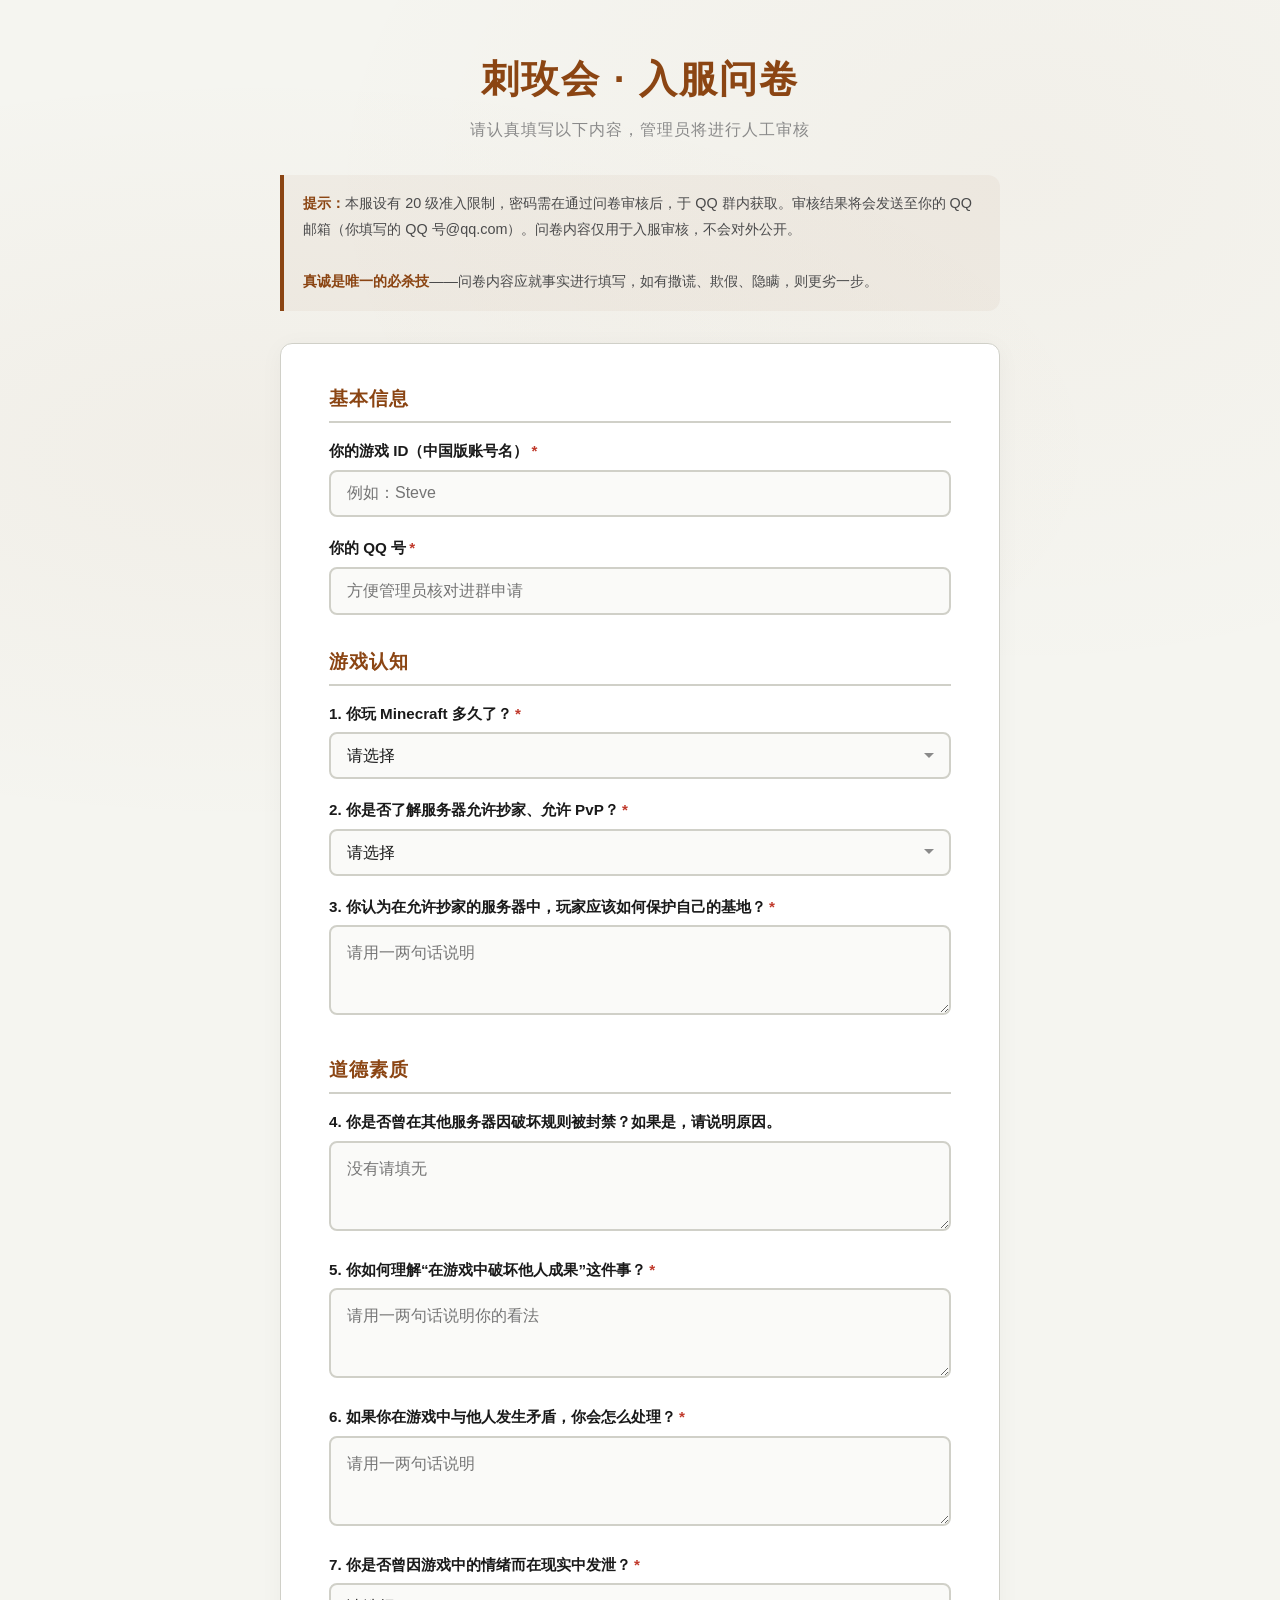
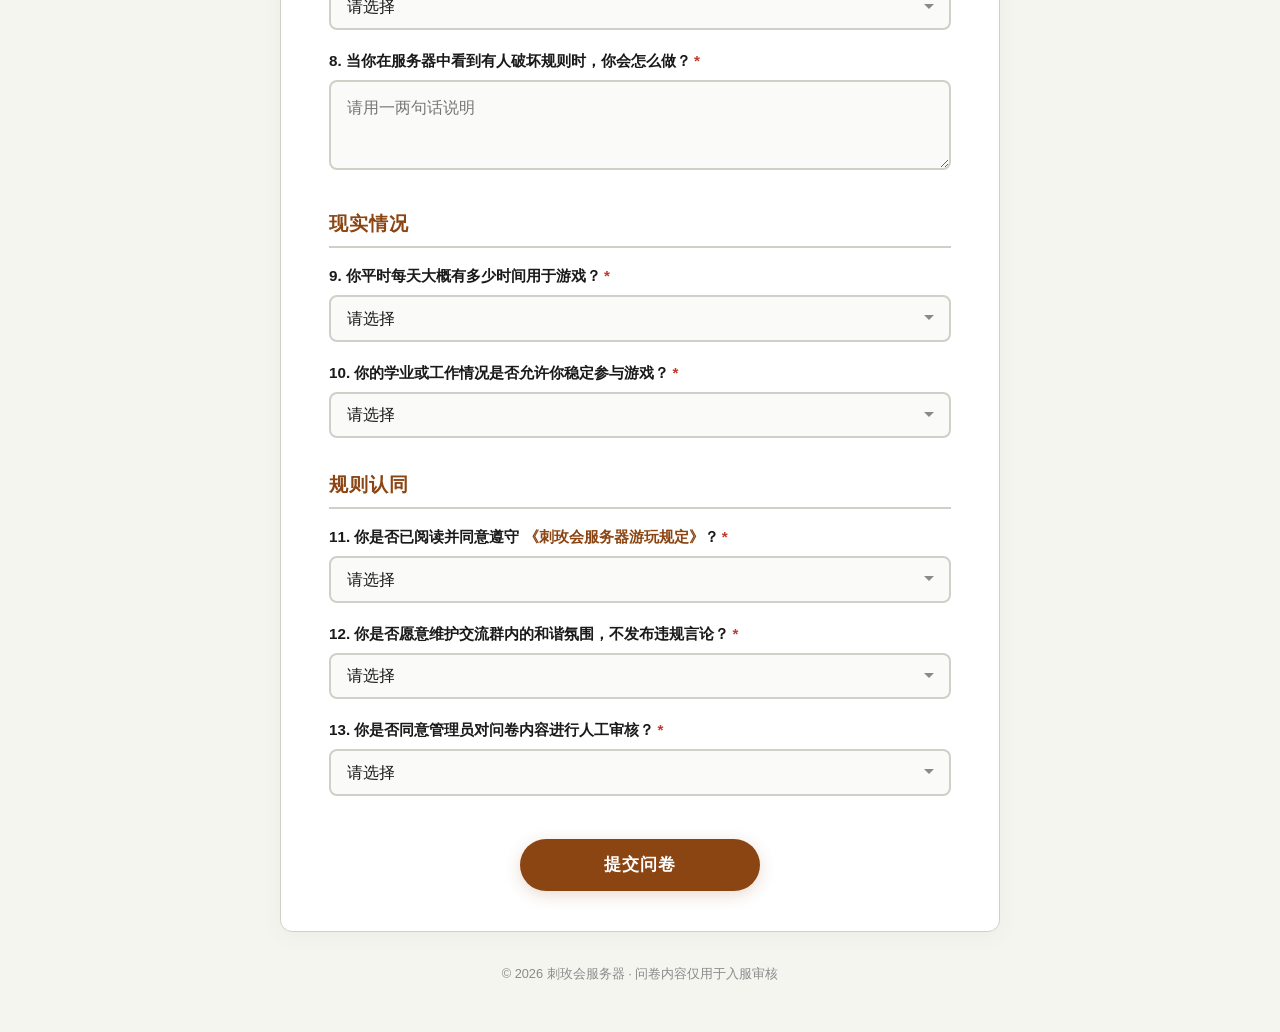
==== index.html @ 42be7391 "Update index.html" ====
<!DOCTYPE html>
<html lang="zh-CN">
<head>
    <meta charset="UTF-8">
    <meta name="viewport" content="width=device-width, initial-scale=1.0">
    <title>刺玫会 · 入服问卷</title>
    <link rel="icon" type="image/png" href="favicon.png" />
    <script src="https://web3forms.com/client/script.js" async defer></script>
    <style>
        /* ============================================================
           全局重置与变量
           ============================================================ */
        * {
            margin: 0;
            padding: 0;
            box-sizing: border-box;
        }

        :root {
            --bg-primary: #f5f5f0;
            --bg-card: #ffffff;
            --border-color: #d0d0c8;
            --text-primary: #1a1a1a;
            --text-secondary: #4a4a4a;
            --text-muted: #8a8a8a;
            --accent: #8B4513;
            --accent-hover: #A0522D;
            --accent-glow: rgba(139, 69, 19, 0.12);
            --radius: 12px;
            --transition: 0.3s cubic-bezier(0.34, 1.56, 0.64, 1);
        }

        body {
            font-family: -apple-system, BlinkMacSystemFont, "Segoe UI", Roboto, "PingFang SC", "Microsoft YaHei", sans-serif;
            background: var(--bg-primary);
            color: var(--text-primary);
            min-height: 100vh;
            padding: 2rem 1rem;
            line-height: 1.6;
            background-image: radial-gradient(ellipse at 20% 50%, rgba(139, 69, 19, 0.04) 0%, transparent 60%),
                              radial-gradient(ellipse at 80% 20%, rgba(139, 69, 19, 0.03) 0%, transparent 50%);
            background-attachment: fixed;
            -webkit-tap-highlight-color: transparent;
        }

        a {
            color: var(--accent);
            text-decoration: none;
            transition: color var(--transition);
        }

        a:hover {
            color: var(--accent-hover);
            text-decoration: underline;
        }

        /* ============================================================
           主容器
           ============================================================ */
        .container {
            max-width: 720px;
            margin: 0 auto;
        }

        /* ============================================================
           标题
           ============================================================ */
        .page-title {
            text-align: center;
            font-size: clamp(1.8rem, 4vw, 2.4rem);
            font-weight: 700;
            color: var(--accent);
            letter-spacing: 2px;
            margin-bottom: 0.5rem;
            animation: fadeInDown 0.6s ease forwards;
        }

        .page-subtitle {
            text-align: center;
            font-size: clamp(0.9rem, 1.5vw, 1rem);
            color: var(--text-muted);
            margin-bottom: 2rem;
            letter-spacing: 1px;
            animation: fadeInDown 0.8s ease forwards;
        }

        @keyframes fadeInDown {
            from {
                opacity: 0;
                transform: translateY(-20px);
            }
            to {
                opacity: 1;
                transform: translateY(0);
            }
        }

        /* ============================================================
           提示框
           ============================================================ */
        .notice {
            background: rgba(139, 69, 19, 0.04);
            border-left: 4px solid var(--accent);
            border-radius: 0 var(--radius) var(--radius) 0;
            padding: 1rem 1.2rem;
            margin-bottom: 2rem;
            font-size: 0.9rem;
            color: var(--text-secondary);
            line-height: 1.8;
            animation: fadeIn 0.8s ease forwards;
        }

        .notice strong {
            color: var(--accent);
        }

        @keyframes fadeIn {
            from { opacity: 0; }
            to { opacity: 1; }
        }

        /* ============================================================
           表单卡片
           ============================================================ */
        .form-card {
            background: var(--bg-card);
            border: 1px solid var(--border-color);
            border-radius: var(--radius);
            padding: 2rem;
            box-shadow: 0 4px 24px rgba(0, 0, 0, 0.04);
            animation: fadeInUp 0.8s ease forwards;
        }

        @keyframes fadeInUp {
            from {
                opacity: 0;
                transform: translateY(20px);
            }
            to {
                opacity: 1;
                transform: translateY(0);
            }
        }

        /* ============================================================
           区块标题
           ============================================================ */
        .section-title {
            font-size: 1.1rem;
            font-weight: 700;
            color: var(--accent);
            border-bottom: 2px solid var(--border-color);
            padding-bottom: 0.4rem;
            margin: 2rem 0 1rem 0;
            letter-spacing: 1px;
        }

        .section-title:first-of-type {
            margin-top: 0;
        }

        /* ============================================================
           表单组
           ============================================================ */
        .form-group {
            margin-bottom: 1.2rem;
        }

        label {
            display: block;
            font-weight: 600;
            margin-bottom: 0.4rem;
            font-size: 0.9rem;
            color: var(--text-primary);
        }

        label .required {
            color: #c0392b;
            margin-left: 0.2rem;
        }

        input[type="text"],
        input[type="email"],
        select,
        textarea {
            width: 100%;
            padding: 0.7rem 0.9rem;
            border: 2px solid var(--border-color);
            border-radius: 8px;
            font-size: 0.95rem;
            font-family: inherit;
            color: var(--text-primary);
            background: #fafaf8;
            transition: border-color var(--transition), box-shadow var(--transition);
            outline: none;
            -webkit-tap-highlight-color: transparent;
        }

        input[type="text"]:focus,
        input[type="email"]:focus,
        select:focus,
        textarea:focus {
            border-color: var(--accent);
            box-shadow: 0 0 0 3px var(--accent-glow);
            background: #fff;
        }

        input[type="text"]:hover,
        input[type="email"]:hover,
        select:hover,
        textarea:hover {
            border-color: #b0b0a8;
        }

        textarea {
            resize: vertical;
            min-height: 90px;
            line-height: 1.6;
        }

        select {
            cursor: pointer;
            appearance: none;
            background-image: url("data:image/svg+xml,%3Csvg xmlns='http://www.w3.org/2000/svg' width='12' height='12' viewBox='0 0 12 12'%3E%3Cpath fill='%238a8a8a' d='M6 8L1 3h10z'/%3E%3C/svg%3E");
            background-repeat: no-repeat;
            background-position: right 0.9rem center;
            padding-right: 2.5rem;
        }

        /* ============================================================
           按钮
           ============================================================ */
        .submit-btn {
            background: var(--accent);
            color: #fff;
            border: none;
            padding: 0.9rem 2rem;
            border-radius: 40px;
            font-size: 1.05rem;
            font-weight: 700;
            font-family: inherit;
            letter-spacing: 1px;
            cursor: pointer;
            width: 100%;
            margin-top: 1.5rem;
            transition: all var(--transition);
            box-shadow: 0 4px 16px rgba(139, 69, 19, 0.2);
            -webkit-tap-highlight-color: transparent;
        }

        .submit-btn:hover {
            background: var(--accent-hover);
            transform: translateY(-2px);
            box-shadow: 0 6px 24px rgba(139, 69, 19, 0.3);
        }

        .submit-btn:active {
            transform: translateY(0) scale(0.98);
            box-shadow: 0 2px 8px rgba(139, 69, 19, 0.2);
        }

        /* ============================================================
           hCaptcha
           ============================================================ */
        .h-captcha {
            margin: 1.2rem 0;
            display: flex;
            justify-content: center;
        }

        /* ============================================================
           页脚
           ============================================================ */
        .footer {
            text-align: center;
            margin-top: 2rem;
            font-size: 0.8rem;
            color: var(--text-muted);
        }

        .footer a {
            color: var(--text-muted);
        }

        .footer a:hover {
            color: var(--accent);
        }

        /* ============================================================
           电脑端适配
           ============================================================ */
        @media (min-width: 769px) {
            body {
                padding: 3rem 2rem;
            }

            .form-card {
                padding: 2.5rem 3rem;
            }

            .section-title {
                font-size: 1.2rem;
            }

            label {
                font-size: 0.95rem;
            }

            input[type="text"],
            input[type="email"],
            select,
            textarea {
                font-size: 1rem;
                padding: 0.8rem 1rem;
            }

            .submit-btn {
                width: auto;
                min-width: 240px;
                display: block;
                margin-left: auto;
                margin-right: auto;
            }
        }

        /* ============================================================
           手机端适配
           ============================================================ */
        @media (max-width: 768px) {
            body {
                padding: 1.2rem 0.8rem;
            }

            .form-card {
                padding: 1.5rem 1.2rem;
            }

            .notice {
                font-size: 0.85rem;
                padding: 0.8rem 1rem;
            }

            .section-title {
                font-size: 1rem;
                margin: 1.5rem 0 0.8rem 0;
            }

            label {
                font-size: 0.85rem;
            }

            input[type="text"],
            input[type="email"],
            select,
            textarea {
                font-size: 0.9rem;
                padding: 0.6rem 0.8rem;
            }

            .submit-btn {
                font-size: 1rem;
                padding: 0.8rem 1.5rem;
            }
        }

        /* ============================================================
           禁用移动端点击灰色覆盖
           ============================================================ */
        button,
        input,
        select,
        textarea,
        a {
            -webkit-tap-highlight-color: transparent;
            -webkit-touch-callout: none;
        }
    </style>
</head>
<body>
    <div class="container">
        <!-- 标题 -->
        <h1 class="page-title">刺玫会 · 入服问卷</h1>
        <p class="page-subtitle">请认真填写以下内容，管理员将进行人工审核</p>

        <!-- 提示框 -->
        <div class="notice">
            <strong>提示：</strong>本服设有 20 级准入限制，密码需在通过问卷审核后，于 QQ 群内获取。审核结果将会发送至你的 QQ 邮箱（你填写的 QQ 号@qq.com）。问卷内容仅用于入服审核，不会对外公开。<br><br>
            <strong>真诚是唯一的必杀技</strong>——问卷内容应就事实进行填写，如有撒谎、欺假、隐瞒，则更劣一步。
        </div>

        <!-- 表单卡片 -->
        <div class="form-card">
            <form action="https://api.web3forms.com/submit" method="POST">
                <input type="hidden" name="access_key" value="2aa01217-4116-4361-85f9-f4e2db3414f3">
                <input type="hidden" name="subject" value="刺玫会入服问卷申请">
                <input type="hidden" name="from_name" value="刺玫会问卷系统">

                <!-- ============================================================ -->
                <!-- 基本信息 -->
                <!-- ============================================================ -->
                <div class="section-title">基本信息</div>

                <div class="form-group">
                    <label>你的游戏 ID（中国版账号名）<span class="required">*</span></label>
                    <input type="text" name="游戏ID" required placeholder="例如：Steve">
                </div>

                <div class="form-group">
                    <label>你的 QQ 号<span class="required">*</span></label>
                    <input type="text" name="QQ号" required placeholder="方便管理员核对进群申请">
                </div>

                <!-- ============================================================ -->
                <!-- 游戏认知 -->
                <!-- ============================================================ -->
                <div class="section-title">游戏认知</div>

                <div class="form-group">
                    <label>1. 你玩 Minecraft 多久了？<span class="required">*</span></label>
                    <select name="游玩时长" required>
                        <option value="">请选择</option>
                        <option value="小于3个月">小于 3 个月</option>
                        <option value="3个月到1年">3 个月到 1 年</option>
                        <option value="1年以上">1 年以上</option>
                    </select>
                </div>

                <div class="form-group">
                    <label>2. 你是否了解服务器允许抄家、允许 PvP？<span class="required">*</span></label>
                    <select name="玩法认知" required>
                        <option value="">请选择</option>
                        <option value="了解并接受">了解并接受</option>
                        <option value="了解但不太接受">了解，但不太接受</option>
                        <option value="不了解">不了解</option>
                    </select>
                </div>

                <div class="form-group">
                    <label>3. 你认为在允许抄家的服务器中，玩家应该如何保护自己的基地？<span class="required">*</span></label>
                    <textarea name="基地保护认知" required placeholder="请用一两句话说明"></textarea>
                </div>

                <!-- ============================================================ -->
                <!-- 道德素质 -->
                <!-- ============================================================ -->
                <div class="section-title">道德素质</div>

                <div class="form-group">
                    <label>4. 你是否曾在其他服务器因破坏规则被封禁？如果是，请说明原因。</label>
                    <textarea name="封禁历史" placeholder="没有请填无"></textarea>
                </div>

                <div class="form-group">
                    <label>5. 你如何理解“在游戏中破坏他人成果”这件事？<span class="required">*</span></label>
                    <textarea name="破坏认知" required placeholder="请用一两句话说明你的看法"></textarea>
                </div>

                <div class="form-group">
                    <label>6. 如果你在游戏中与他人发生矛盾，你会怎么处理？<span class="required">*</span></label>
                    <textarea name="矛盾处理" required placeholder="请用一两句话说明"></textarea>
                </div>

                <div class="form-group">
                    <label>7. 你是否曾因游戏中的情绪而在现实中发泄？<span class="required">*</span></label>
                    <select name="情绪管理" required>
                        <option value="">请选择</option>
                        <option value="从未">从未</option>
                        <option value="偶尔">偶尔</option>
                        <option value="经常">经常</option>
                    </select>
                </div>

                <div class="form-group">
                    <label>8. 当你在服务器中看到有人破坏规则时，你会怎么做？<span class="required">*</span></label>
                    <textarea name="规则维护" required placeholder="请用一两句话说明"></textarea>
                </div>

                <!-- ============================================================ -->
                <!-- 现实情况 -->
                <!-- ============================================================ -->
                <div class="section-title">现实情况</div>

                <div class="form-group">
                    <label>9. 你平时每天大概有多少时间用于游戏？<span class="required">*</span></label>
                    <select name="时间分配" required>
                        <option value="">请选择</option>
                        <option value="少于30分钟">少于 30 分钟</option>
                        <option value="30分钟到2小时">30 分钟到 2 小时</option>
                        <option value="2小时以上">2 小时以上</option>
                    </select>
                </div>

                <div class="form-group">
                    <label>10. 你的学业或工作情况是否允许你稳定参与游戏？<span class="required">*</span></label>
                    <select name="现实状态" required>
                        <option value="">请选择</option>
                        <option value="时间充裕">时间充裕</option>
                        <option value="时间一般">时间一般</option>
                        <option value="时间紧张">时间紧张</option>
                    </select>
                </div>

                <!-- ============================================================ -->
                <!-- 规则认同 -->
                <!-- ============================================================ -->
                <div class="section-title">规则认同</div>

                <div class="form-group">
                    <label>11. 你是否已阅读并同意遵守 <a href="https://soserver.github.io/wiki/#page-%E6%B8%B8%E7%8E%A9%E8%A7%84%E5%AE%9AV2.0" target="_blank">《刺玫会服务器游玩规定》</a>？<span class="required">*</span></label>
                    <select name="规则认同" required>
                        <option value="">请选择</option>
                        <option value="已阅读并同意">已阅读并同意</option>
                        <option value="未阅读">未阅读</option>
                    </select>
                </div>

                <div class="form-group">
                    <label>12. 你是否愿意维护交流群内的和谐氛围，不发布违规言论？<span class="required">*</span></label>
                    <select name="群内态度" required>
                        <option value="">请选择</option>
                        <option value="愿意">愿意</option>
                        <option value="不愿意">不愿意</option>
                    </select>
                </div>

                <div class="form-group">
                    <label>13. 你是否同意管理员对问卷内容进行人工审核？<span class="required">*</span></label>
                    <select name="审核同意" required>
                        <option value="">请选择</option>
                        <option value="同意">同意</option>
                        <option value="不同意">不同意</option>
                    </select>
                </div>

                <div class="h-captcha" data-captcha="true"></div>

                <button type="submit" class="submit-btn">提交问卷</button>
            </form>
        </div>

        <div class="footer">
            <p>&copy; 2026 刺玫会服务器 · 问卷内容仅用于入服审核</p>
        </div>
    </div>
</body>
</html>
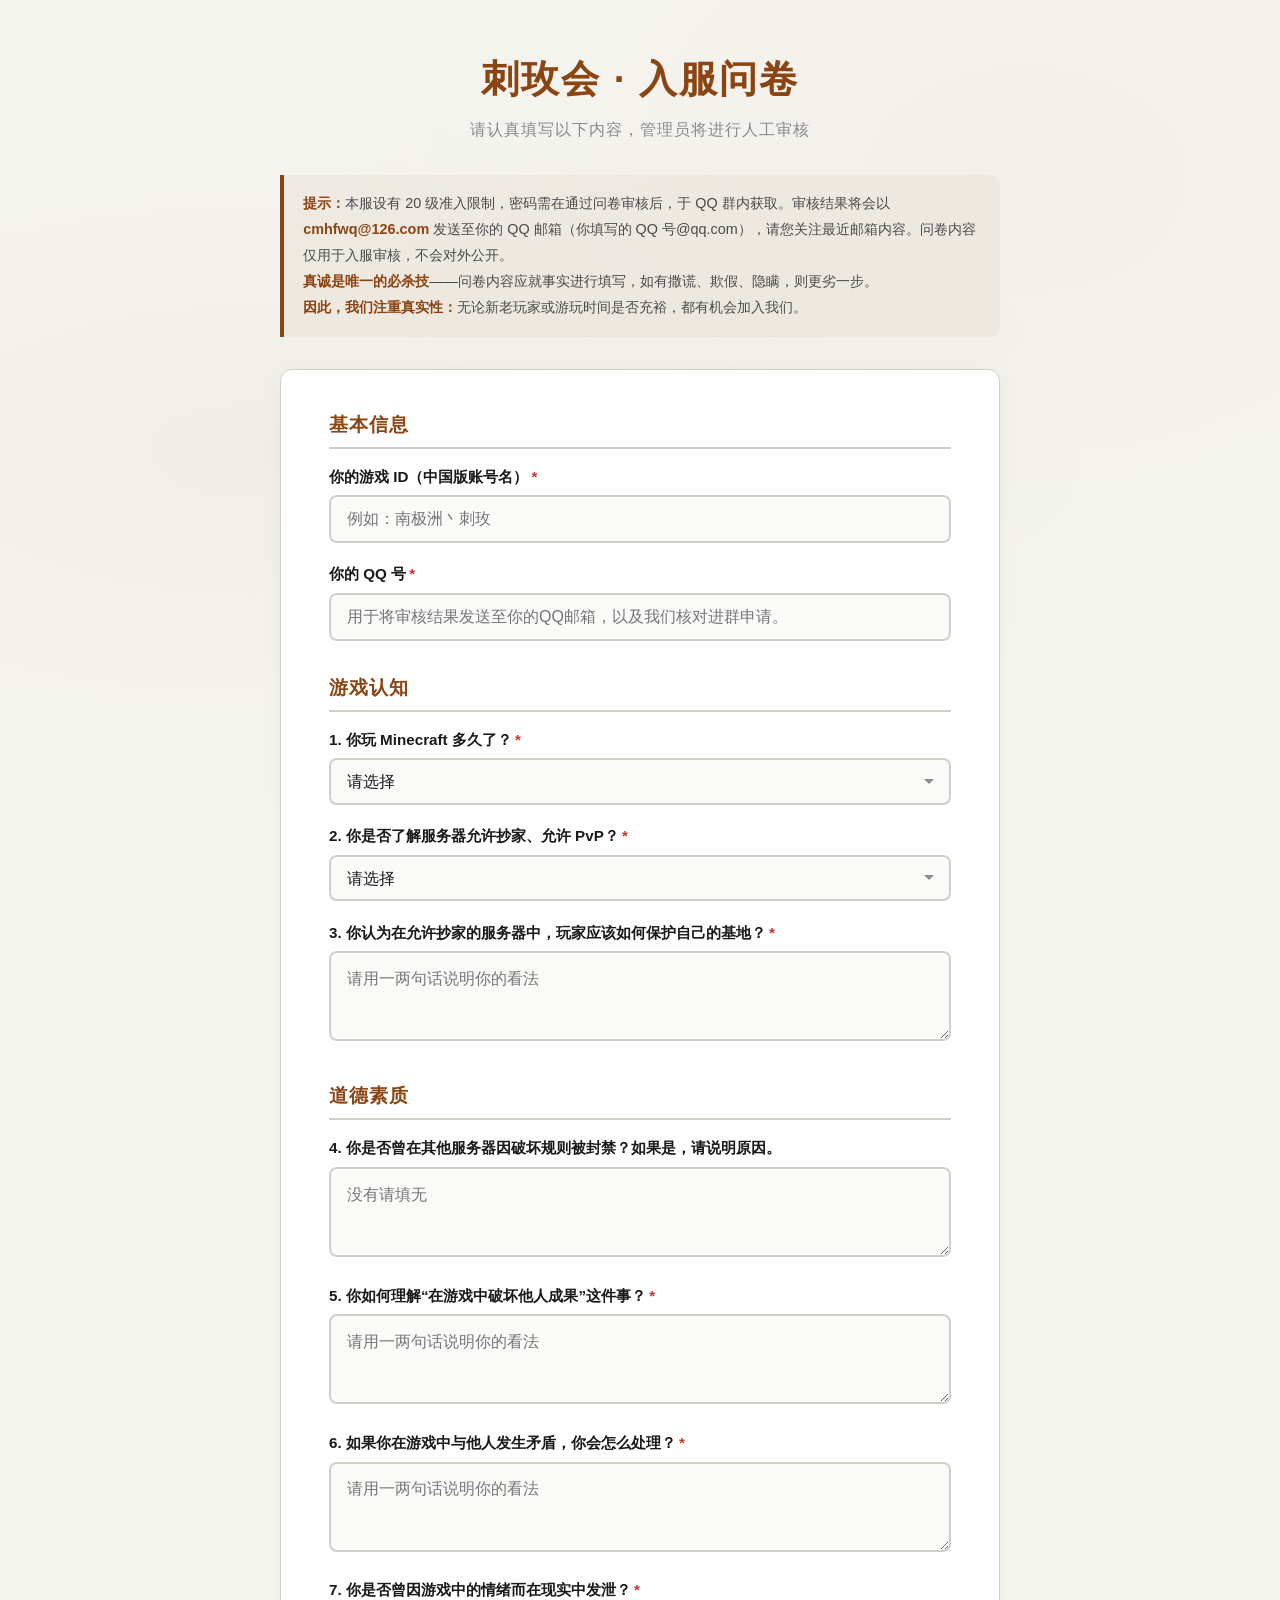
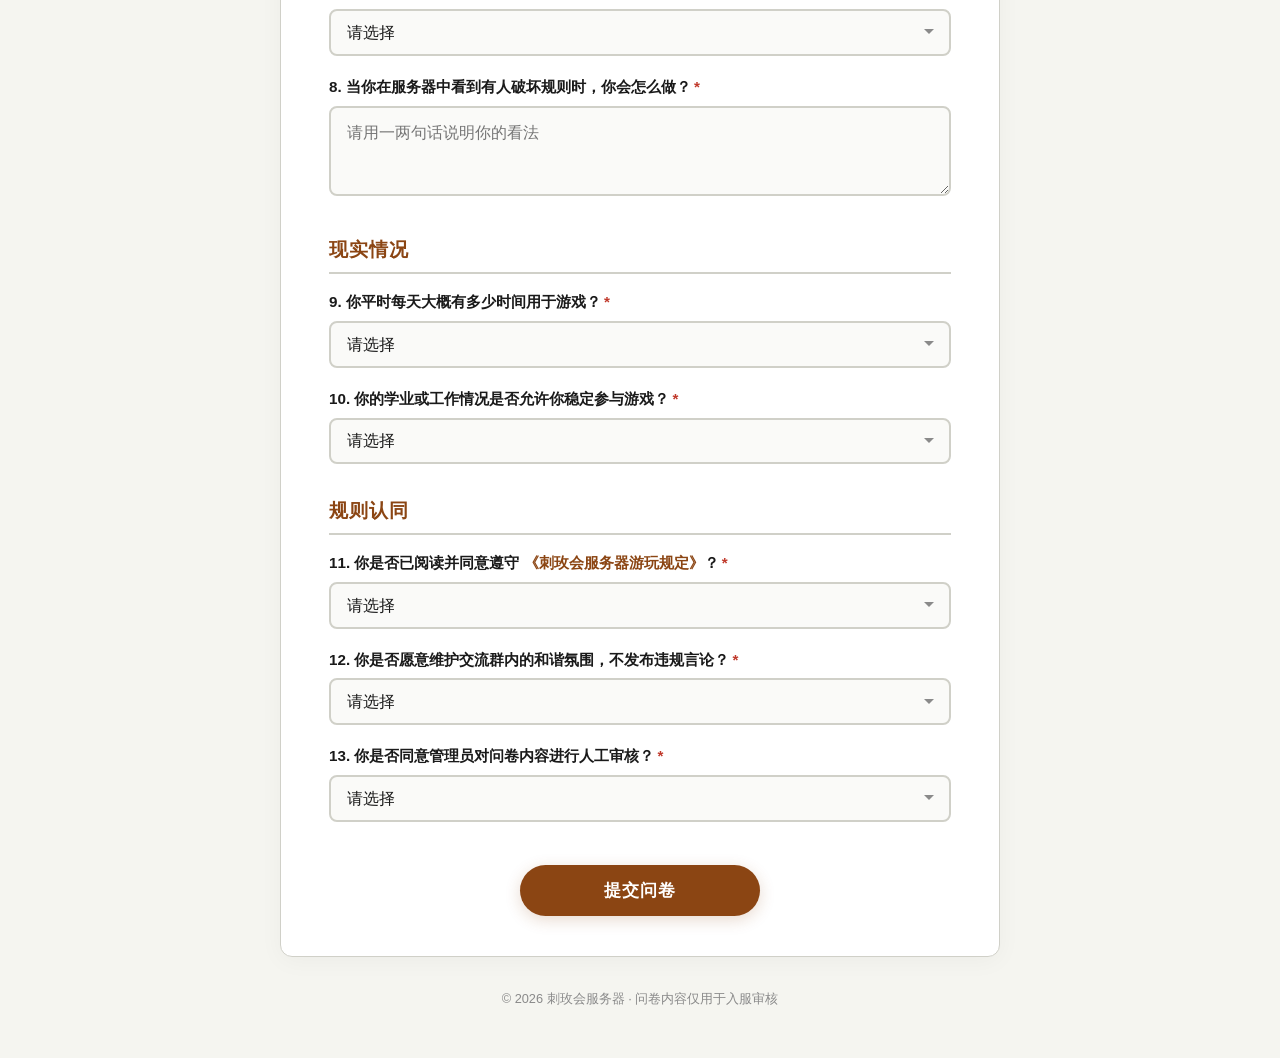
==== commit 8471b991: "Update index.html" ====
--- a/index.html
+++ b/index.html
@@ -384,8 +384,9 @@
 
         <!-- 提示框 -->
         <div class="notice">
-            <strong>提示：</strong>本服设有 20 级准入限制，密码需在通过问卷审核后，于 QQ 群内获取。审核结果将会发送至你的 QQ 邮箱（你填写的 QQ 号@qq.com）。问卷内容仅用于入服审核，不会对外公开。<br><br>
-            <strong>真诚是唯一的必杀技</strong>——问卷内容应就事实进行填写，如有撒谎、欺假、隐瞒，则更劣一步。
+            <strong>提示：</strong>本服设有 20 级准入限制，密码需在通过问卷审核后，于 QQ 群内获取。审核结果将会以<strong> cmhfwq@126.com </strong>发送至你的 QQ 邮箱（你填写的 QQ 号@qq.com），请您关注最近邮箱内容。问卷内容仅用于入服审核，不会对外公开。<br>
+            <strong>真诚是唯一的必杀技</strong>——问卷内容应就事实进行填写，如有撒谎、欺假、隐瞒，则更劣一步。<br>
+            <strong>因此，我们注重真实性：</strong>无论新老玩家或游玩时间是否充裕，都有机会加入我们。
         </div>
 
         <!-- 表单卡片 -->
@@ -402,12 +403,12 @@
 
                 <div class="form-group">
                     <label>你的游戏 ID（中国版账号名）<span class="required">*</span></label>
-                    <input type="text" name="游戏ID" required placeholder="例如：Steve">
+                    <input type="text" name="游戏ID" required placeholder="例如：南极洲丶刺玫">
                 </div>
 
                 <div class="form-group">
                     <label>你的 QQ 号<span class="required">*</span></label>
-                    <input type="text" name="QQ号" required placeholder="方便管理员核对进群申请">
+                    <input type="text" name="QQ号" required placeholder="用于将审核结果发送至你的QQ邮箱，以及我们核对进群申请。">
                 </div>
 
                 <!-- ============================================================ -->
@@ -437,7 +438,7 @@
 
                 <div class="form-group">
                     <label>3. 你认为在允许抄家的服务器中，玩家应该如何保护自己的基地？<span class="required">*</span></label>
-                    <textarea name="基地保护认知" required placeholder="请用一两句话说明"></textarea>
+                    <textarea name="基地保护认知" required placeholder="请用一两句话说明你的看法"></textarea>
                 </div>
 
                 <!-- ============================================================ -->
@@ -457,7 +458,7 @@
 
                 <div class="form-group">
                     <label>6. 如果你在游戏中与他人发生矛盾，你会怎么处理？<span class="required">*</span></label>
-                    <textarea name="矛盾处理" required placeholder="请用一两句话说明"></textarea>
+                    <textarea name="矛盾处理" required placeholder="请用一两句话说明你的看法"></textarea>
                 </div>
 
                 <div class="form-group">
@@ -472,7 +473,7 @@
 
                 <div class="form-group">
                     <label>8. 当你在服务器中看到有人破坏规则时，你会怎么做？<span class="required">*</span></label>
-                    <textarea name="规则维护" required placeholder="请用一两句话说明"></textarea>
+                    <textarea name="规则维护" required placeholder="请用一两句话说明你的看法"></textarea>
                 </div>
 
                 <!-- ============================================================ -->
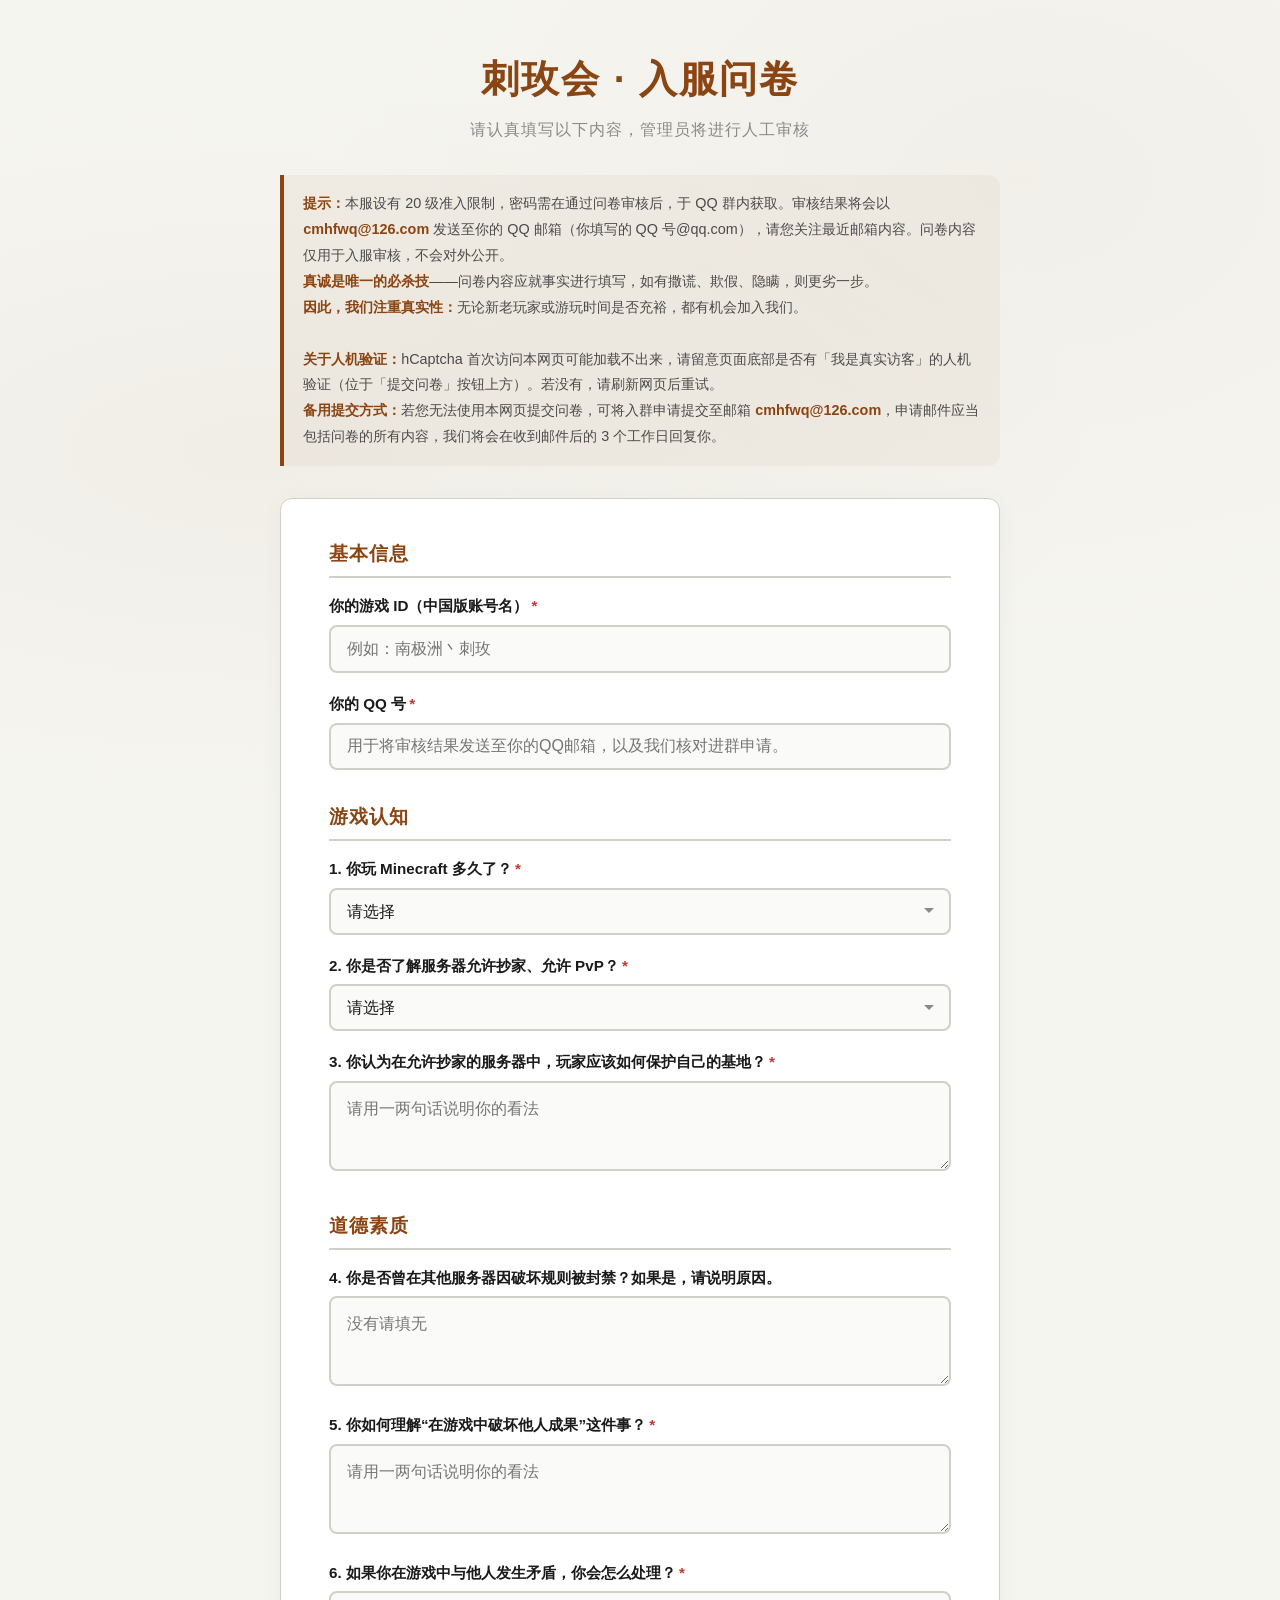
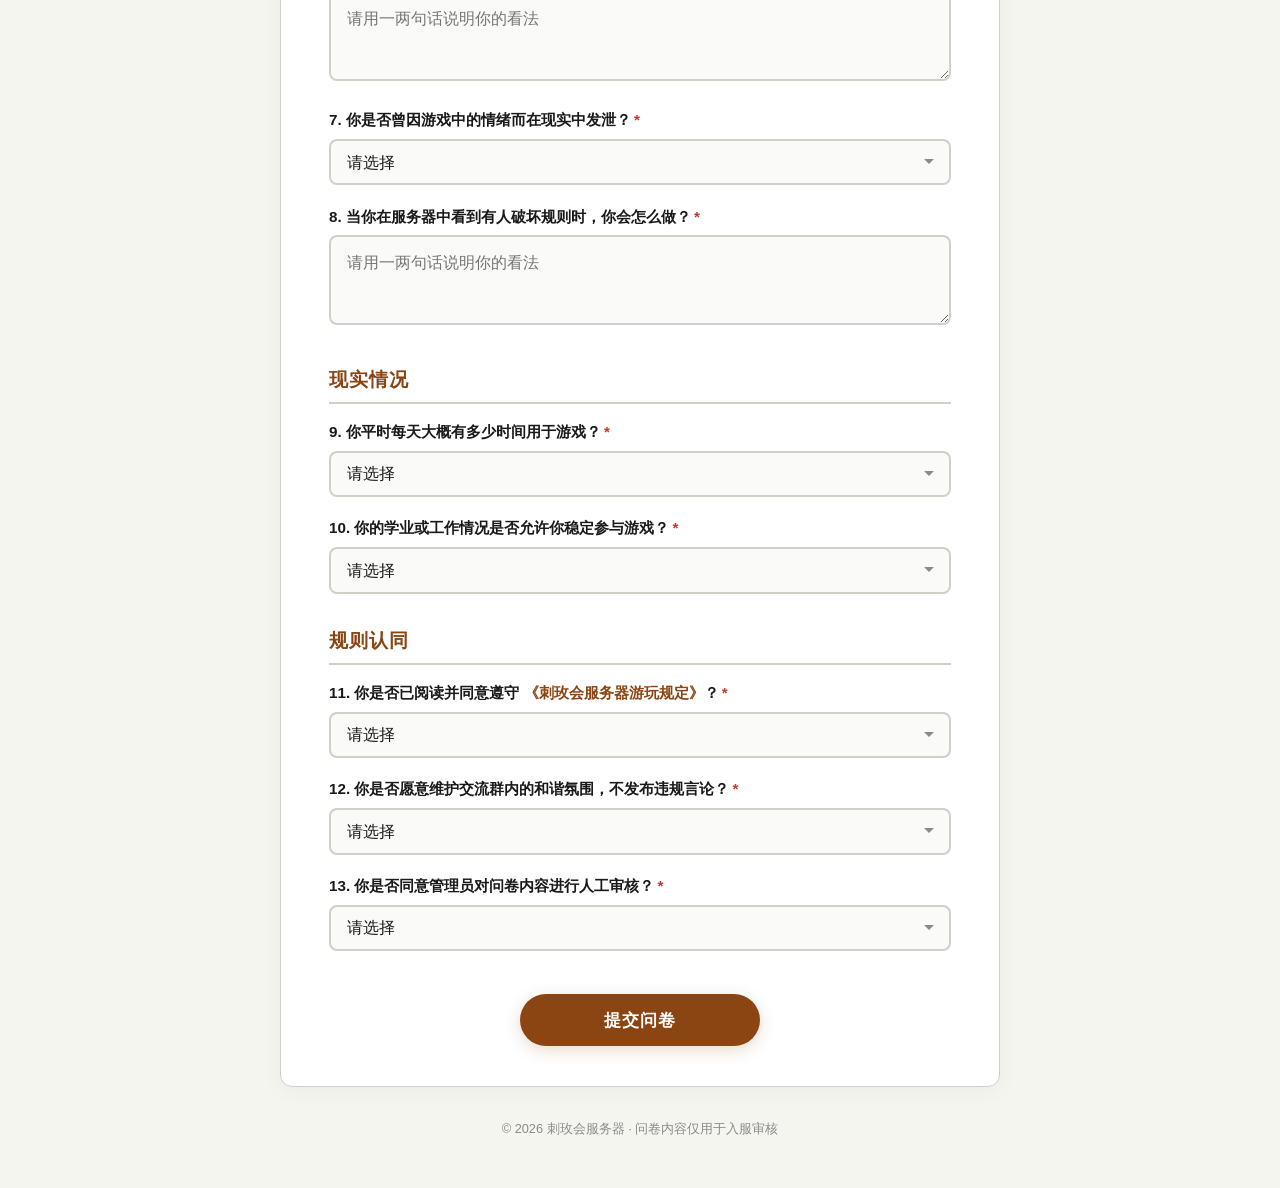
==== commit 12adb06c: "Update index.html" ====
--- a/index.html
+++ b/index.html
@@ -5,379 +5,40 @@
     <meta name="viewport" content="width=device-width, initial-scale=1.0">
     <title>刺玫会 · 入服问卷</title>
     <link rel="icon" type="image/png" href="favicon.png" />
+    <link rel="stylesheet" href="style.css" />
     <script src="https://web3forms.com/client/script.js" async defer></script>
-    <style>
-        /* ============================================================
-           全局重置与变量
-           ============================================================ */
-        * {
-            margin: 0;
-            padding: 0;
-            box-sizing: border-box;
-        }
-
-        :root {
-            --bg-primary: #f5f5f0;
-            --bg-card: #ffffff;
-            --border-color: #d0d0c8;
-            --text-primary: #1a1a1a;
-            --text-secondary: #4a4a4a;
-            --text-muted: #8a8a8a;
-            --accent: #8B4513;
-            --accent-hover: #A0522D;
-            --accent-glow: rgba(139, 69, 19, 0.12);
-            --radius: 12px;
-            --transition: 0.3s cubic-bezier(0.34, 1.56, 0.64, 1);
-        }
-
-        body {
-            font-family: -apple-system, BlinkMacSystemFont, "Segoe UI", Roboto, "PingFang SC", "Microsoft YaHei", sans-serif;
-            background: var(--bg-primary);
-            color: var(--text-primary);
-            min-height: 100vh;
-            padding: 2rem 1rem;
-            line-height: 1.6;
-            background-image: radial-gradient(ellipse at 20% 50%, rgba(139, 69, 19, 0.04) 0%, transparent 60%),
-                              radial-gradient(ellipse at 80% 20%, rgba(139, 69, 19, 0.03) 0%, transparent 50%);
-            background-attachment: fixed;
-            -webkit-tap-highlight-color: transparent;
-        }
-
-        a {
-            color: var(--accent);
-            text-decoration: none;
-            transition: color var(--transition);
-        }
-
-        a:hover {
-            color: var(--accent-hover);
-            text-decoration: underline;
-        }
-
-        /* ============================================================
-           主容器
-           ============================================================ */
-        .container {
-            max-width: 720px;
-            margin: 0 auto;
-        }
-
-        /* ============================================================
-           标题
-           ============================================================ */
-        .page-title {
-            text-align: center;
-            font-size: clamp(1.8rem, 4vw, 2.4rem);
-            font-weight: 700;
-            color: var(--accent);
-            letter-spacing: 2px;
-            margin-bottom: 0.5rem;
-            animation: fadeInDown 0.6s ease forwards;
-        }
-
-        .page-subtitle {
-            text-align: center;
-            font-size: clamp(0.9rem, 1.5vw, 1rem);
-            color: var(--text-muted);
-            margin-bottom: 2rem;
-            letter-spacing: 1px;
-            animation: fadeInDown 0.8s ease forwards;
-        }
-
-        @keyframes fadeInDown {
-            from {
-                opacity: 0;
-                transform: translateY(-20px);
-            }
-            to {
-                opacity: 1;
-                transform: translateY(0);
-            }
-        }
-
-        /* ============================================================
-           提示框
-           ============================================================ */
-        .notice {
-            background: rgba(139, 69, 19, 0.04);
-            border-left: 4px solid var(--accent);
-            border-radius: 0 var(--radius) var(--radius) 0;
-            padding: 1rem 1.2rem;
-            margin-bottom: 2rem;
-            font-size: 0.9rem;
-            color: var(--text-secondary);
-            line-height: 1.8;
-            animation: fadeIn 0.8s ease forwards;
-        }
-
-        .notice strong {
-            color: var(--accent);
-        }
-
-        @keyframes fadeIn {
-            from { opacity: 0; }
-            to { opacity: 1; }
-        }
-
-        /* ============================================================
-           表单卡片
-           ============================================================ */
-        .form-card {
-            background: var(--bg-card);
-            border: 1px solid var(--border-color);
-            border-radius: var(--radius);
-            padding: 2rem;
-            box-shadow: 0 4px 24px rgba(0, 0, 0, 0.04);
-            animation: fadeInUp 0.8s ease forwards;
-        }
-
-        @keyframes fadeInUp {
-            from {
-                opacity: 0;
-                transform: translateY(20px);
-            }
-            to {
-                opacity: 1;
-                transform: translateY(0);
-            }
-        }
-
-        /* ============================================================
-           区块标题
-           ============================================================ */
-        .section-title {
-            font-size: 1.1rem;
-            font-weight: 700;
-            color: var(--accent);
-            border-bottom: 2px solid var(--border-color);
-            padding-bottom: 0.4rem;
-            margin: 2rem 0 1rem 0;
-            letter-spacing: 1px;
-        }
-
-        .section-title:first-of-type {
-            margin-top: 0;
-        }
-
-        /* ============================================================
-           表单组
-           ============================================================ */
-        .form-group {
-            margin-bottom: 1.2rem;
-        }
-
-        label {
-            display: block;
-            font-weight: 600;
-            margin-bottom: 0.4rem;
-            font-size: 0.9rem;
-            color: var(--text-primary);
-        }
-
-        label .required {
-            color: #c0392b;
-            margin-left: 0.2rem;
-        }
-
-        input[type="text"],
-        input[type="email"],
-        select,
-        textarea {
-            width: 100%;
-            padding: 0.7rem 0.9rem;
-            border: 2px solid var(--border-color);
-            border-radius: 8px;
-            font-size: 0.95rem;
-            font-family: inherit;
-            color: var(--text-primary);
-            background: #fafaf8;
-            transition: border-color var(--transition), box-shadow var(--transition);
-            outline: none;
-            -webkit-tap-highlight-color: transparent;
-        }
-
-        input[type="text"]:focus,
-        input[type="email"]:focus,
-        select:focus,
-        textarea:focus {
-            border-color: var(--accent);
-            box-shadow: 0 0 0 3px var(--accent-glow);
-            background: #fff;
-        }
-
-        input[type="text"]:hover,
-        input[type="email"]:hover,
-        select:hover,
-        textarea:hover {
-            border-color: #b0b0a8;
-        }
-
-        textarea {
-            resize: vertical;
-            min-height: 90px;
-            line-height: 1.6;
-        }
-
-        select {
-            cursor: pointer;
-            appearance: none;
-            background-image: url("data:image/svg+xml,%3Csvg xmlns='http://www.w3.org/2000/svg' width='12' height='12' viewBox='0 0 12 12'%3E%3Cpath fill='%238a8a8a' d='M6 8L1 3h10z'/%3E%3C/svg%3E");
-            background-repeat: no-repeat;
-            background-position: right 0.9rem center;
-            padding-right: 2.5rem;
-        }
-
-        /* ============================================================
-           按钮
-           ============================================================ */
-        .submit-btn {
-            background: var(--accent);
-            color: #fff;
-            border: none;
-            padding: 0.9rem 2rem;
-            border-radius: 40px;
-            font-size: 1.05rem;
-            font-weight: 700;
-            font-family: inherit;
-            letter-spacing: 1px;
-            cursor: pointer;
-            width: 100%;
-            margin-top: 1.5rem;
-            transition: all var(--transition);
-            box-shadow: 0 4px 16px rgba(139, 69, 19, 0.2);
-            -webkit-tap-highlight-color: transparent;
-        }
-
-        .submit-btn:hover {
-            background: var(--accent-hover);
-            transform: translateY(-2px);
-            box-shadow: 0 6px 24px rgba(139, 69, 19, 0.3);
-        }
-
-        .submit-btn:active {
-            transform: translateY(0) scale(0.98);
-            box-shadow: 0 2px 8px rgba(139, 69, 19, 0.2);
-        }
-
-        /* ============================================================
-           hCaptcha
-           ============================================================ */
-        .h-captcha {
-            margin: 1.2rem 0;
-            display: flex;
-            justify-content: center;
-        }
-
-        /* ============================================================
-           页脚
-           ============================================================ */
-        .footer {
-            text-align: center;
-            margin-top: 2rem;
-            font-size: 0.8rem;
-            color: var(--text-muted);
-        }
-
-        .footer a {
-            color: var(--text-muted);
-        }
-
-        .footer a:hover {
-            color: var(--accent);
-        }
-
-        /* ============================================================
-           电脑端适配
-           ============================================================ */
-        @media (min-width: 769px) {
-            body {
-                padding: 3rem 2rem;
-            }
-
-            .form-card {
-                padding: 2.5rem 3rem;
-            }
-
-            .section-title {
-                font-size: 1.2rem;
-            }
-
-            label {
-                font-size: 0.95rem;
-            }
-
-            input[type="text"],
-            input[type="email"],
-            select,
-            textarea {
-                font-size: 1rem;
-                padding: 0.8rem 1rem;
-            }
-
-            .submit-btn {
-                width: auto;
-                min-width: 240px;
-                display: block;
-                margin-left: auto;
-                margin-right: auto;
-            }
-        }
-
-        /* ============================================================
-           手机端适配
-           ============================================================ */
-        @media (max-width: 768px) {
-            body {
-                padding: 1.2rem 0.8rem;
-            }
-
-            .form-card {
-                padding: 1.5rem 1.2rem;
-            }
-
-            .notice {
-                font-size: 0.85rem;
-                padding: 0.8rem 1rem;
-            }
-
-            .section-title {
-                font-size: 1rem;
-                margin: 1.5rem 0 0.8rem 0;
-            }
-
-            label {
-                font-size: 0.85rem;
-            }
-
-            input[type="text"],
-            input[type="email"],
-            select,
-            textarea {
-                font-size: 0.9rem;
-                padding: 0.6rem 0.8rem;
-            }
-
-            .submit-btn {
-                font-size: 1rem;
-                padding: 0.8rem 1.5rem;
-            }
-        }
-
-        /* ============================================================
-           禁用移动端点击灰色覆盖
-           ============================================================ */
-        button,
-        input,
-        select,
-        textarea,
-        a {
-            -webkit-tap-highlight-color: transparent;
-            -webkit-touch-callout: none;
-        }
-    </style>
+    <script>
+        // 记录页面加载时间
+        var formStartTime = Date.now();
+        // 记录每题开始填写的时间
+        var questionStartTimes = {};
+
+        document.addEventListener('DOMContentLoaded', function() {
+            var fields = document.querySelectorAll('input[name], select[name], textarea[name]');
+            fields.forEach(function(field) {
+                var name = field.getAttribute('name');
+                if (!name || name === 'access_key' || name === 'subject' || name === 'from_name') return;
+
+                field.addEventListener('focus', function() {
+                    if (!questionStartTimes[name]) {
+                        questionStartTimes[name] = Date.now();
+                    }
+                });
+
+                field.addEventListener('change', function() {
+                    if (!questionStartTimes[name]) {
+                        questionStartTimes[name] = Date.now();
+                    }
+                });
+            });
+        });
+    </script>
 </head>
 <body>
     <div class="container">
+        <!-- 页面内提示框 -->
+        <div id="toast" class="toast"></div>
+
         <!-- 标题 -->
         <h1 class="page-title">刺玫会 · 入服问卷</h1>
         <p class="page-subtitle">请认真填写以下内容，管理员将进行人工审核</p>
@@ -386,7 +47,9 @@
         <div class="notice">
             <strong>提示：</strong>本服设有 20 级准入限制，密码需在通过问卷审核后，于 QQ 群内获取。审核结果将会以<strong> cmhfwq@126.com </strong>发送至你的 QQ 邮箱（你填写的 QQ 号@qq.com），请您关注最近邮箱内容。问卷内容仅用于入服审核，不会对外公开。<br>
             <strong>真诚是唯一的必杀技</strong>——问卷内容应就事实进行填写，如有撒谎、欺假、隐瞒，则更劣一步。<br>
-            <strong>因此，我们注重真实性：</strong>无论新老玩家或游玩时间是否充裕，都有机会加入我们。
+            <strong>因此，我们注重真实性：</strong>无论新老玩家或游玩时间是否充裕，都有机会加入我们。<br><br>
+            <strong>关于人机验证：</strong>hCaptcha 首次访问本网页可能加载不出来，请留意页面底部是否有「我是真实访客」的人机验证（位于「提交问卷」按钮上方）。若没有，请刷新网页后重试。<br>
+            <strong>备用提交方式：</strong>若您无法使用本网页提交问卷，可将入群申请提交至邮箱 <strong><a href="mailto:cmhfwq@126.com?subject=入服申请">cmhfwq@126.com</a></strong>，申请邮件应当包括问卷的所有内容，我们将会在收到邮件后的 3 个工作日回复你。
         </div>
 
         <!-- 表单卡片 -->
@@ -396,6 +59,11 @@
                 <input type="hidden" name="subject" value="刺玫会入服问卷申请">
                 <input type="hidden" name="from_name" value="刺玫会问卷系统">
 
+                <!-- 填写时长记录（隐藏） -->
+                <input type="hidden" name="提交时间" id="submitTime" value="">
+                <input type="hidden" name="填写总时长" id="totalDuration" value="">
+                <input type="hidden" name="各题填写时长" id="perQuestionDuration" value="">
+
                 <!-- ============================================================ -->
                 <!-- 基本信息 -->
                 <!-- ============================================================ -->
@@ -543,5 +211,123 @@
             <p>&copy; 2026 刺玫会服务器 · 问卷内容仅用于入服审核</p>
         </div>
     </div>
+
+    <script>
+        // ============================================================
+        // 页面内提示框
+        // ============================================================
+        var toastTimer = null;
+
+        function showToast(message, type) {
+            var toast = document.getElementById('toast');
+            if (!toast) return;
+
+            toast.textContent = message;
+            toast.className = 'toast show';
+            if (type) toast.classList.add(type);
+
+            if (toastTimer) clearTimeout(toastTimer);
+            toastTimer = setTimeout(function() {
+                toast.classList.remove('show');
+            }, 3000);
+        }
+
+        // ============================================================
+        // 提交处理
+        // ============================================================
+        document.querySelector('form').addEventListener('submit', function(e) {
+            // ========== 1. 检查 hCaptcha 是否完成 ==========
+            var captchaResponse = document.querySelector('[name="h-captcha-response"]');
+            if (!captchaResponse || !captchaResponse.value) {
+                e.preventDefault();
+                showToast('请先完成人机验证后再提交。', 'warning');
+
+                // 尝试重新加载人机验证
+                var captchaContainer = document.querySelector('.h-captcha');
+                if (captchaContainer) {
+                    captchaContainer.innerHTML = '';
+                    // 移除旧的 hCaptcha 脚本
+                    var oldScript = document.querySelector('script[src*="hcaptcha"]');
+                    if (oldScript) oldScript.remove();
+
+                    // 重新插入脚本
+                    var newScript = document.createElement('script');
+                    newScript.src = 'https://js.hcaptcha.com/1/api.js';
+                    newScript.async = true;
+                    newScript.defer = true;
+                    newScript.onload = function() {
+                        if (typeof hcaptcha !== 'undefined') {
+                            try {
+                                var widgetId = hcaptcha.render(captchaContainer, {
+                                    sitekey: captchaContainer.dataset.sitekey || ''
+                                });
+                            } catch (err) {
+                                console.warn('hCaptcha 重新渲染失败:', err);
+                            }
+                        }
+                    };
+                    document.head.appendChild(newScript);
+                }
+                return false;
+            }
+
+            // ========== 2. 前端限流：同一设备 30 分钟只能提交一次 ==========
+            var lastSubmit = localStorage.getItem('cmh_survey_last_submit');
+            if (lastSubmit) {
+                var elapsed = Date.now() - parseInt(lastSubmit);
+                var remaining = 30 * 60 * 1000 - elapsed;
+                if (remaining > 0) {
+                    e.preventDefault();
+                    var minutes = Math.ceil(remaining / 60000);
+                    showToast('您已提交过问卷，请等待 ' + minutes + ' 分钟后再试。', 'warning');
+                    return false;
+                }
+            }
+
+            // ========== 3. 记录本次提交时间 ==========
+            var now = Date.now();
+            localStorage.setItem('cmh_survey_last_submit', String(now));
+
+            // ========== 4. 记录提交时间（可读格式） ==========
+            var submitDate = new Date(now);
+            var submitTimeStr = submitDate.getFullYear() + '-' +
+                String(submitDate.getMonth() + 1).padStart(2, '0') + '-' +
+                String(submitDate.getDate()).padStart(2, '0') + ' ' +
+                String(submitDate.getHours()).padStart(2, '0') + ':' +
+                String(submitDate.getMinutes()).padStart(2, '0') + ':' +
+                String(submitDate.getSeconds()).padStart(2, '0');
+            document.getElementById('submitTime').value = submitTimeStr;
+
+            // ========== 5. 计算填写时长 ==========
+            var totalDuration = Math.round((now - formStartTime) / 1000);
+            document.getElementById('totalDuration').value = totalDuration + ' 秒';
+
+            var fields = document.querySelectorAll('input[name], select[name], textarea[name]');
+            var records = [];
+            fields.forEach(function(field) {
+                var name = field.getAttribute('name');
+                if (!name || name === 'access_key' || name === 'subject' || name === 'from_name') return;
+                if (questionStartTimes[name]) {
+                    records.push({ name: name, time: questionStartTimes[name] });
+                }
+            });
+
+            records.sort(function(a, b) { return a.time - b.time; });
+
+            var durations = [];
+            var lastTime = formStartTime;
+
+            for (var i = 0; i < records.length; i++) {
+                var gap = Math.round((records[i].time - lastTime) / 1000);
+                durations.push(records[i].name + ': ' + gap + '秒');
+                lastTime = records[i].time;
+            }
+
+            var lastGap = Math.round((now - lastTime) / 1000);
+            durations.push('（提交前）: ' + lastGap + '秒');
+
+            document.getElementById('perQuestionDuration').value = durations.join(' | ');
+        });
+    </script>
 </body>
 </html>
--- a/style.css
+++ b/style.css
@@ -0,0 +1,414 @@
+/* ============================================================
+   刺玫会 · 入服问卷样式
+   版本：V1.1
+   日期：2026年9月12日
+   ============================================================ */
+
+/* ============================================================
+   全局重置与变量
+   ============================================================ */
+* {
+    margin: 0;
+    padding: 0;
+    box-sizing: border-box;
+}
+
+:root {
+    --bg-primary: #f5f5f0;
+    --bg-card: #ffffff;
+    --border-color: #d0d0c8;
+    --text-primary: #1a1a1a;
+    --text-secondary: #4a4a4a;
+    --text-muted: #8a8a8a;
+    --accent: #8B4513;
+    --accent-hover: #A0522D;
+    --accent-glow: rgba(139, 69, 19, 0.12);
+    --radius: 12px;
+    --transition: 0.3s cubic-bezier(0.34, 1.56, 0.64, 1);
+}
+
+body {
+    font-family: -apple-system, BlinkMacSystemFont, "Segoe UI", Roboto, "PingFang SC", "Microsoft YaHei", sans-serif;
+    background: var(--bg-primary);
+    color: var(--text-primary);
+    min-height: 100vh;
+    padding: 2rem 1rem;
+    line-height: 1.6;
+    background-image: radial-gradient(ellipse at 20% 50%, rgba(139, 69, 19, 0.04) 0%, transparent 60%),
+                      radial-gradient(ellipse at 80% 20%, rgba(139, 69, 19, 0.03) 0%, transparent 50%);
+    background-attachment: fixed;
+    -webkit-tap-highlight-color: transparent;
+}
+
+a {
+    color: var(--accent);
+    text-decoration: none;
+    transition: color var(--transition);
+}
+
+a:hover {
+    color: var(--accent-hover);
+    text-decoration: underline;
+}
+
+/* ============================================================
+   主容器
+   ============================================================ */
+.container {
+    max-width: 720px;
+    margin: 0 auto;
+}
+
+/* ============================================================
+   标题
+   ============================================================ */
+.page-title {
+    text-align: center;
+    font-size: clamp(1.8rem, 4vw, 2.4rem);
+    font-weight: 700;
+    color: var(--accent);
+    letter-spacing: 2px;
+    margin-bottom: 0.5rem;
+    animation: fadeInDown 0.6s ease forwards;
+}
+
+.page-subtitle {
+    text-align: center;
+    font-size: clamp(0.9rem, 1.5vw, 1rem);
+    color: var(--text-muted);
+    margin-bottom: 2rem;
+    letter-spacing: 1px;
+    animation: fadeInDown 0.8s ease forwards;
+}
+
+@keyframes fadeInDown {
+    from {
+        opacity: 0;
+        transform: translateY(-20px);
+    }
+    to {
+        opacity: 1;
+        transform: translateY(0);
+    }
+}
+
+/* ============================================================
+   提示框
+   ============================================================ */
+.notice {
+    background: rgba(139, 69, 19, 0.04);
+    border-left: 4px solid var(--accent);
+    border-radius: 0 var(--radius) var(--radius) 0;
+    padding: 1rem 1.2rem;
+    margin-bottom: 2rem;
+    font-size: 0.9rem;
+    color: var(--text-secondary);
+    line-height: 1.8;
+    animation: fadeIn 0.8s ease forwards;
+}
+
+.notice strong {
+    color: var(--accent);
+}
+
+@keyframes fadeIn {
+    from { opacity: 0; }
+    to { opacity: 1; }
+}
+
+/* ============================================================
+   表单卡片
+   ============================================================ */
+.form-card {
+    background: var(--bg-card);
+    border: 1px solid var(--border-color);
+    border-radius: var(--radius);
+    padding: 2rem;
+    box-shadow: 0 4px 24px rgba(0, 0, 0, 0.04);
+    animation: fadeInUp 0.8s ease forwards;
+}
+
+@keyframes fadeInUp {
+    from {
+        opacity: 0;
+        transform: translateY(20px);
+    }
+    to {
+        opacity: 1;
+        transform: translateY(0);
+    }
+}
+
+/* ============================================================
+   区块标题
+   ============================================================ */
+.section-title {
+    font-size: 1.1rem;
+    font-weight: 700;
+    color: var(--accent);
+    border-bottom: 2px solid var(--border-color);
+    padding-bottom: 0.4rem;
+    margin: 2rem 0 1rem 0;
+    letter-spacing: 1px;
+}
+
+.section-title:first-of-type {
+    margin-top: 0;
+}
+
+/* ============================================================
+   表单组
+   ============================================================ */
+.form-group {
+    margin-bottom: 1.2rem;
+}
+
+label {
+    display: block;
+    font-weight: 600;
+    margin-bottom: 0.4rem;
+    font-size: 0.9rem;
+    color: var(--text-primary);
+}
+
+label .required {
+    color: #c0392b;
+    margin-left: 0.2rem;
+}
+
+input[type="text"],
+input[type="email"],
+select,
+textarea {
+    width: 100%;
+    padding: 0.7rem 0.9rem;
+    border: 2px solid var(--border-color);
+    border-radius: 8px;
+    font-size: 0.95rem;
+    font-family: inherit;
+    color: var(--text-primary);
+    background: #fafaf8;
+    transition: border-color var(--transition), box-shadow var(--transition);
+    outline: none;
+    -webkit-tap-highlight-color: transparent;
+}
+
+input[type="text"]:focus,
+input[type="email"]:focus,
+select:focus,
+textarea:focus {
+    border-color: var(--accent);
+    box-shadow: 0 0 0 3px var(--accent-glow);
+    background: #fff;
+}
+
+input[type="text"]:hover,
+input[type="email"]:hover,
+select:hover,
+textarea:hover {
+    border-color: #b0b0a8;
+}
+
+textarea {
+    resize: vertical;
+    min-height: 90px;
+    line-height: 1.6;
+}
+
+select {
+    cursor: pointer;
+    appearance: none;
+    background-image: url("data:image/svg+xml,%3Csvg xmlns='http://www.w3.org/2000/svg' width='12' height='12' viewBox='0 0 12 12'%3E%3Cpath fill='%238a8a8a' d='M6 8L1 3h10z'/%3E%3C/svg%3E");
+    background-repeat: no-repeat;
+    background-position: right 0.9rem center;
+    padding-right: 2.5rem;
+}
+
+/* ============================================================
+   按钮
+   ============================================================ */
+.submit-btn {
+    background: var(--accent);
+    color: #fff;
+    border: none;
+    padding: 0.9rem 2rem;
+    border-radius: 40px;
+    font-size: 1.05rem;
+    font-weight: 700;
+    font-family: inherit;
+    letter-spacing: 1px;
+    cursor: pointer;
+    width: 100%;
+    margin-top: 1.5rem;
+    transition: all var(--transition);
+    box-shadow: 0 4px 16px rgba(139, 69, 19, 0.2);
+    -webkit-tap-highlight-color: transparent;
+}
+
+.submit-btn:hover {
+    background: var(--accent-hover);
+    transform: translateY(-2px);
+    box-shadow: 0 6px 24px rgba(139, 69, 19, 0.3);
+}
+
+.submit-btn:active {
+    transform: translateY(0) scale(0.98);
+    box-shadow: 0 2px 8px rgba(139, 69, 19, 0.2);
+}
+
+/* ============================================================
+   hCaptcha
+   ============================================================ */
+.h-captcha {
+    margin: 1.2rem 0;
+    display: flex;
+    justify-content: center;
+}
+
+/* ============================================================
+   页脚
+   ============================================================ */
+.footer {
+    text-align: center;
+    margin-top: 2rem;
+    font-size: 0.8rem;
+    color: var(--text-muted);
+}
+
+.footer a {
+    color: var(--text-muted);
+}
+
+.footer a:hover {
+    color: var(--accent);
+}
+
+/* ============================================================
+   电脑端适配
+   ============================================================ */
+@media (min-width: 769px) {
+    body {
+        padding: 3rem 2rem;
+    }
+
+    .form-card {
+        padding: 2.5rem 3rem;
+    }
+
+    .section-title {
+        font-size: 1.2rem;
+    }
+
+    label {
+        font-size: 0.95rem;
+    }
+
+    input[type="text"],
+    input[type="email"],
+    select,
+    textarea {
+        font-size: 1rem;
+        padding: 0.8rem 1rem;
+    }
+
+    .submit-btn {
+        width: auto;
+        min-width: 240px;
+        display: block;
+        margin-left: auto;
+        margin-right: auto;
+    }
+}
+
+/* ============================================================
+   手机端适配
+   ============================================================ */
+@media (max-width: 768px) {
+    body {
+        padding: 1.2rem 0.8rem;
+    }
+
+    .form-card {
+        padding: 1.5rem 1.2rem;
+    }
+
+    .notice {
+        font-size: 0.85rem;
+        padding: 0.8rem 1rem;
+    }
+
+    .section-title {
+        font-size: 1rem;
+        margin: 1.5rem 0 0.8rem 0;
+    }
+
+    label {
+        font-size: 0.85rem;
+    }
+
+    input[type="text"],
+    input[type="email"],
+    select,
+    textarea {
+        font-size: 0.9rem;
+        padding: 0.6rem 0.8rem;
+    }
+
+    .submit-btn {
+        font-size: 1rem;
+        padding: 0.8rem 1.5rem;
+    }
+}
+
+/* ============================================================
+   禁用移动端点击灰色覆盖
+   ============================================================ */
+button,
+input,
+select,
+textarea,
+a {
+    -webkit-tap-highlight-color: transparent;
+    -webkit-touch-callout: none;
+}
+
+/* ============================================================
+   页面内提示框
+   ============================================================ */
+.toast {
+    position: fixed;
+    top: 1.5rem;
+    left: 50%;
+    transform: translateX(-50%) translateY(-20px);
+    background: #fff;
+    border: 2px solid var(--accent);
+    border-radius: var(--radius);
+    padding: 0.8rem 1.5rem;
+    font-size: 0.95rem;
+    color: var(--text-primary);
+    box-shadow: 0 8px 32px rgba(0, 0, 0, 0.12);
+    z-index: 9999;
+    opacity: 0;
+    visibility: hidden;
+    transition: all 0.35s cubic-bezier(0.34, 1.56, 0.64, 1);
+    max-width: 90vw;
+    text-align: center;
+}
+
+.toast.show {
+    opacity: 1;
+    visibility: visible;
+    transform: translateX(-50%) translateY(0);
+}
+
+.toast.success {
+    border-color: #27ae60;
+}
+
+.toast.warning {
+    border-color: #d68910;
+}
+
+.toast.error {
+    border-color: #c0392b;
+}
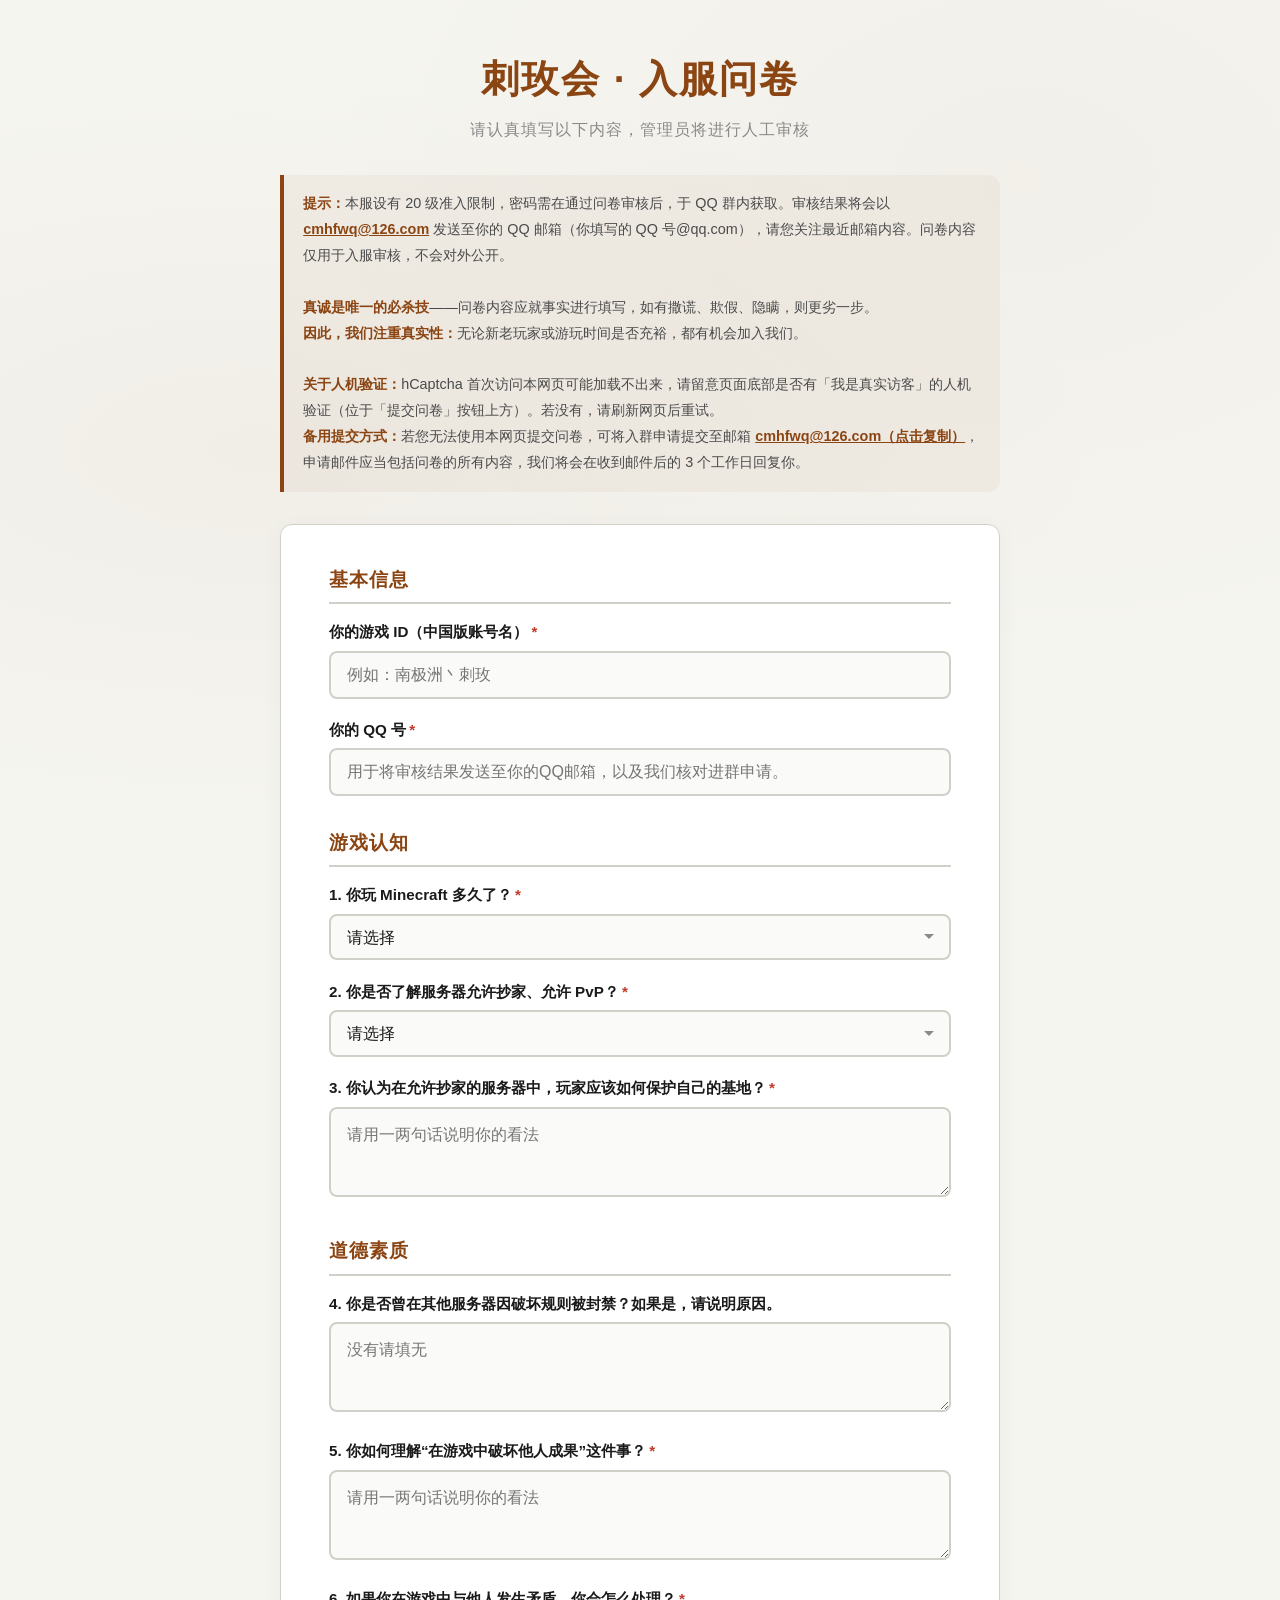
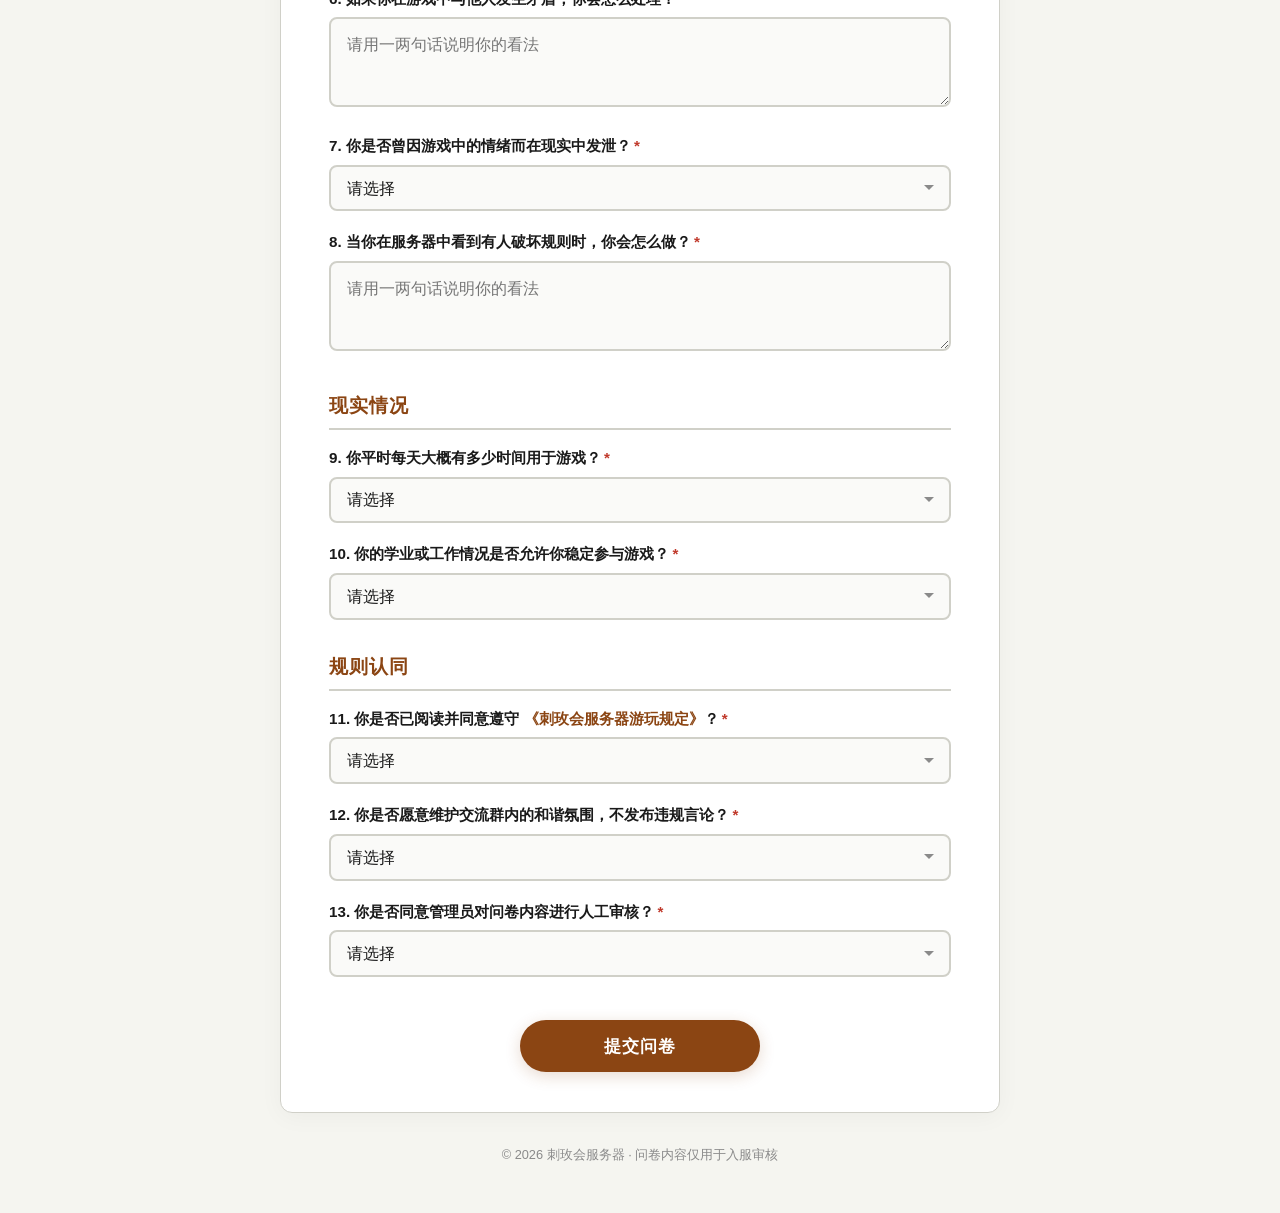
==== commit 10889328: "Update index.html" ====
--- a/index.html
+++ b/index.html
@@ -45,11 +45,11 @@
 
         <!-- 提示框 -->
         <div class="notice">
-            <strong>提示：</strong>本服设有 20 级准入限制，密码需在通过问卷审核后，于 QQ 群内获取。审核结果将会以<strong> cmhfwq@126.com </strong>发送至你的 QQ 邮箱（你填写的 QQ 号@qq.com），请您关注最近邮箱内容。问卷内容仅用于入服审核，不会对外公开。<br>
+            <strong>提示：</strong>本服设有 20 级准入限制，密码需在通过问卷审核后，于 QQ 群内获取。审核结果将会以<strong> <span id="email-copy-1" style="cursor:pointer; text-decoration:underline; color:var(--accent);" onclick="copyEmail('cmhfwq@126.com', 'copy-tip-1')">cmhfwq@126.com</span><span id="copy-tip-1" style="display:none; font-size:0.8rem; color:var(--text-muted); margin-left:0.5rem;">已复制，请去QQ邮箱写信</span> </strong>发送至你的 QQ 邮箱（你填写的 QQ 号@qq.com），请您关注最近邮箱内容。问卷内容仅用于入服审核，不会对外公开。<br><br>
             <strong>真诚是唯一的必杀技</strong>——问卷内容应就事实进行填写，如有撒谎、欺假、隐瞒，则更劣一步。<br>
             <strong>因此，我们注重真实性：</strong>无论新老玩家或游玩时间是否充裕，都有机会加入我们。<br><br>
             <strong>关于人机验证：</strong>hCaptcha 首次访问本网页可能加载不出来，请留意页面底部是否有「我是真实访客」的人机验证（位于「提交问卷」按钮上方）。若没有，请刷新网页后重试。<br>
-            <strong>备用提交方式：</strong>若您无法使用本网页提交问卷，可将入群申请提交至邮箱 <strong><a href="mailto:cmhfwq@126.com?subject=入服申请">cmhfwq@126.com</a></strong>，申请邮件应当包括问卷的所有内容，我们将会在收到邮件后的 3 个工作日回复你。
+            <strong>备用提交方式：</strong>若您无法使用本网页提交问卷，可将入群申请提交至邮箱 <strong><span id="email-copy-2" style="cursor:pointer; text-decoration:underline; color:var(--accent);" onclick="copyEmail('cmhfwq@126.com', 'copy-tip-2')">cmhfwq@126.com（点击复制）</span><span id="copy-tip-2" style="display:none; font-size:0.8rem; color:var(--text-muted); margin-left:0.5rem;">已复制，请去QQ邮箱写信</span></strong>，申请邮件应当包括问卷的所有内容，我们将会在收到邮件后的 3 个工作日回复你。
         </div>
 
         <!-- 表单卡片 -->
@@ -328,6 +328,37 @@
 
             document.getElementById('perQuestionDuration').value = durations.join(' | ');
         });
+        function copyEmail(email, tipId) {
+            if (navigator.clipboard && navigator.clipboard.writeText) {
+                navigator.clipboard.writeText(email).then(function() {
+                    showCopyTip(tipId);
+                }).catch(function() {
+                    fallbackCopy(email, tipId);
+                });
+            } else {
+                fallbackCopy(email, tipId);
+            }
+        }
+
+        function fallbackCopy(email, tipId) {
+            var input = document.createElement('input');
+            input.value = email;
+            document.body.appendChild(input);
+            input.select();
+            document.execCommand('copy');
+            document.body.removeChild(input);
+            showCopyTip(tipId);
+        }
+
+        function showCopyTip(tipId) {
+            var tip = document.getElementById(tipId);
+            if (tip) {
+                tip.style.display = 'inline';
+                setTimeout(function() {
+                    tip.style.display = 'none';
+                }, 3000);
+            }
+        }
     </script>
 </body>
 </html>
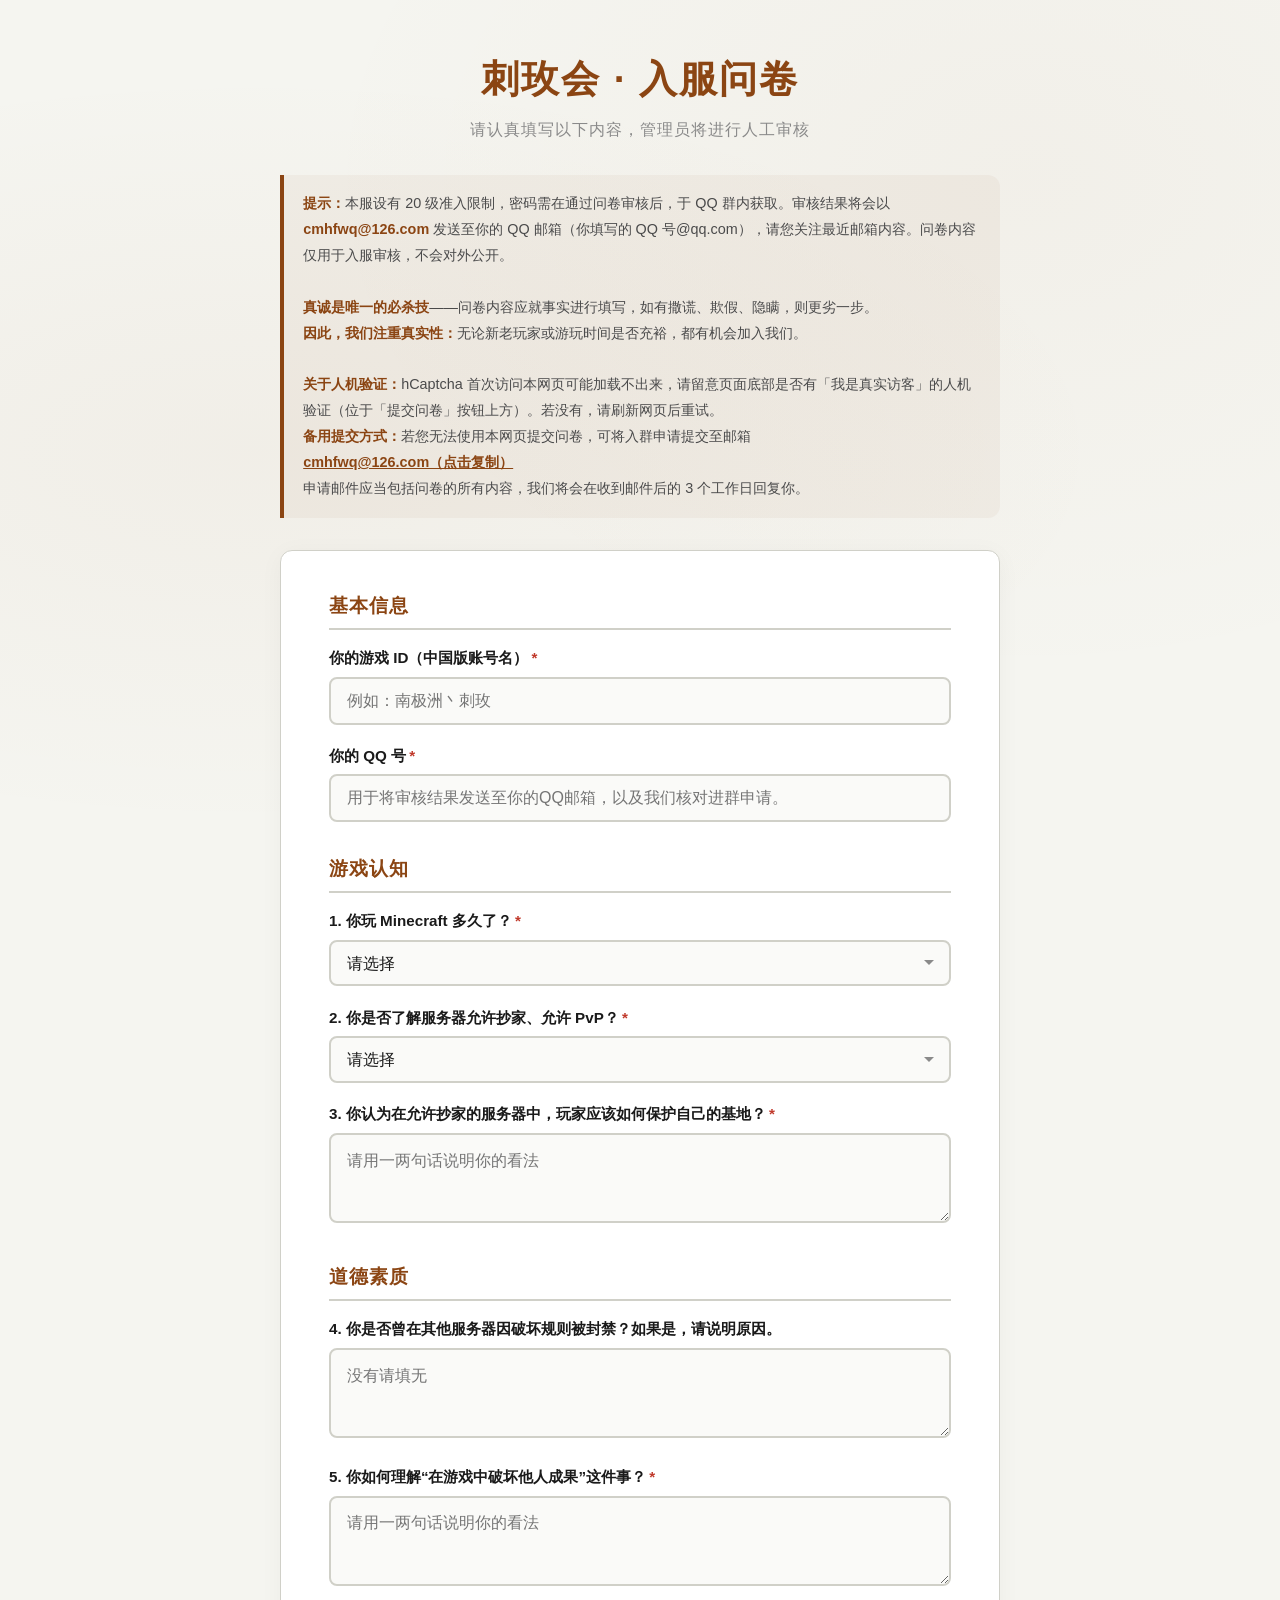
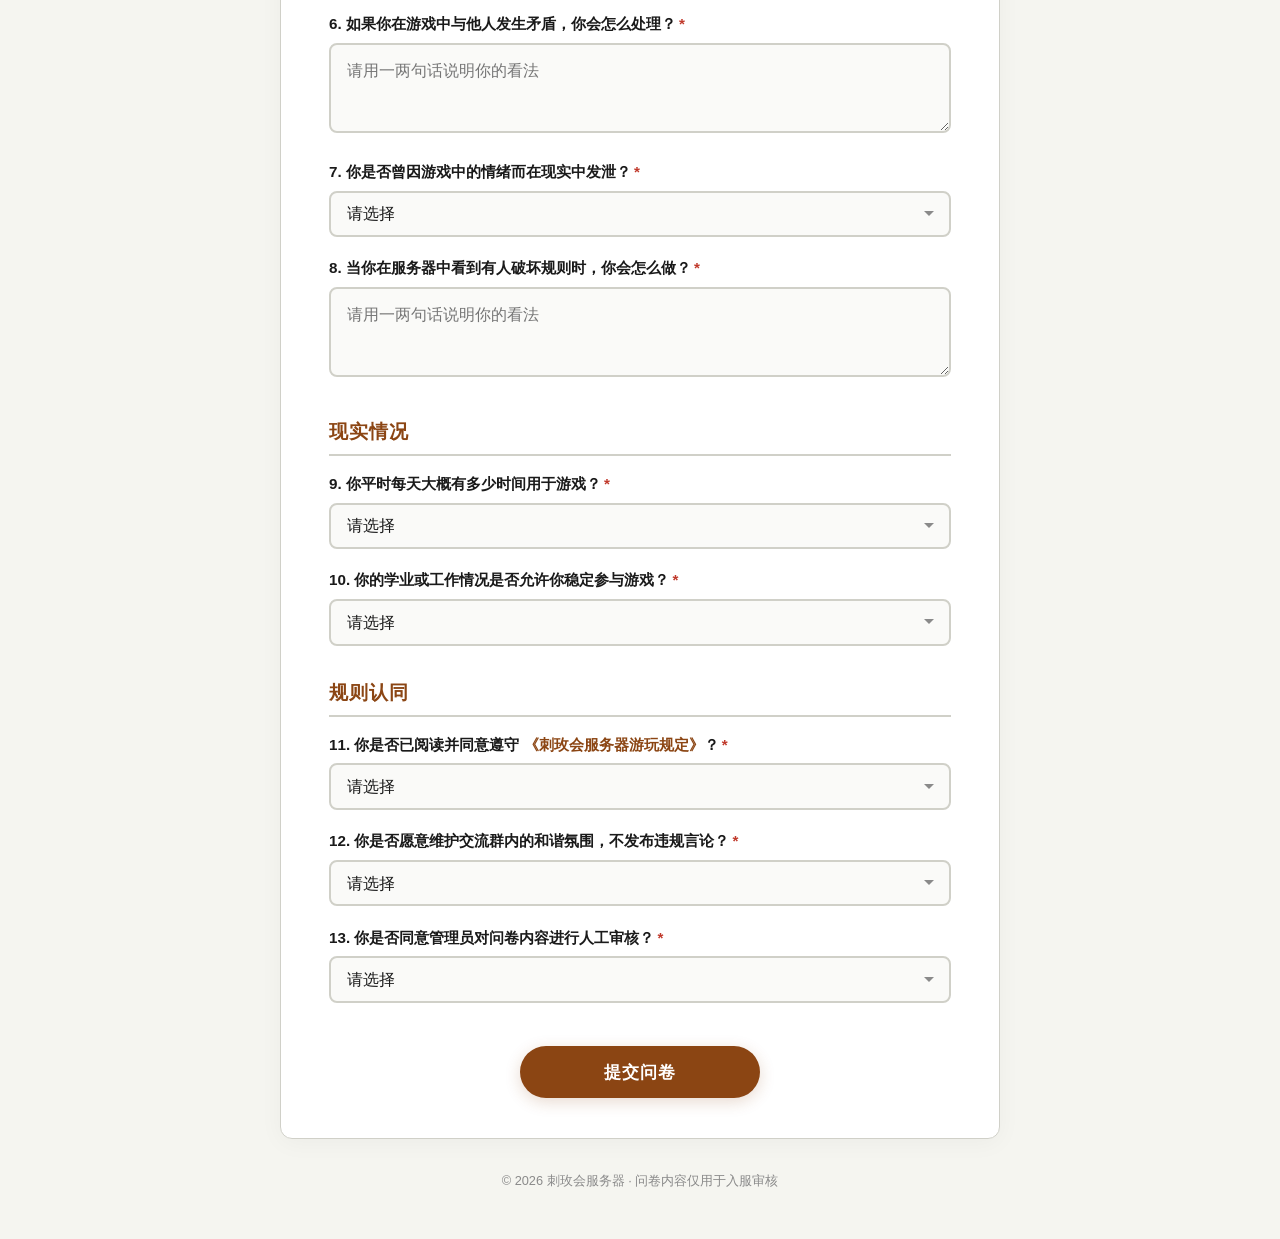
==== commit e3cdbba7: "Update notice text in index.html" ====
--- a/index.html
+++ b/index.html
@@ -45,11 +45,11 @@
 
         <!-- 提示框 -->
         <div class="notice">
-            <strong>提示：</strong>本服设有 20 级准入限制，密码需在通过问卷审核后，于 QQ 群内获取。审核结果将会以<strong> <span id="email-copy-1" style="cursor:pointer; text-decoration:underline; color:var(--accent);" onclick="copyEmail('cmhfwq@126.com', 'copy-tip-1')">cmhfwq@126.com</span><span id="copy-tip-1" style="display:none; font-size:0.8rem; color:var(--text-muted); margin-left:0.5rem;">已复制，请去QQ邮箱写信</span> </strong>发送至你的 QQ 邮箱（你填写的 QQ 号@qq.com），请您关注最近邮箱内容。问卷内容仅用于入服审核，不会对外公开。<br><br>
+            <strong>提示：</strong>本服设有 20 级准入限制，密码需在通过问卷审核后，于 QQ 群内获取。审核结果将会以<strong> cmhfwq@126.com </strong>发送至你的 QQ 邮箱（你填写的 QQ 号@qq.com），请您关注最近邮箱内容。问卷内容仅用于入服审核，不会对外公开。<br><br>
             <strong>真诚是唯一的必杀技</strong>——问卷内容应就事实进行填写，如有撒谎、欺假、隐瞒，则更劣一步。<br>
             <strong>因此，我们注重真实性：</strong>无论新老玩家或游玩时间是否充裕，都有机会加入我们。<br><br>
             <strong>关于人机验证：</strong>hCaptcha 首次访问本网页可能加载不出来，请留意页面底部是否有「我是真实访客」的人机验证（位于「提交问卷」按钮上方）。若没有，请刷新网页后重试。<br>
-            <strong>备用提交方式：</strong>若您无法使用本网页提交问卷，可将入群申请提交至邮箱 <strong><span id="email-copy-2" style="cursor:pointer; text-decoration:underline; color:var(--accent);" onclick="copyEmail('cmhfwq@126.com', 'copy-tip-2')">cmhfwq@126.com（点击复制）</span><span id="copy-tip-2" style="display:none; font-size:0.8rem; color:var(--text-muted); margin-left:0.5rem;">已复制，请去QQ邮箱写信</span></strong>，申请邮件应当包括问卷的所有内容，我们将会在收到邮件后的 3 个工作日回复你。
+            <strong>备用提交方式：</strong>若您无法使用本网页提交问卷，可将入群申请提交至邮箱<br> <strong><span id="email-copy-2" style="cursor:pointer; text-decoration:underline; color:var(--accent);" onclick="copyEmail('cmhfwq@126.com', 'copy-tip-2')">cmhfwq@126.com（点击复制）</span><span id="copy-tip-2" style="display:none; font-size:0.8rem; color:var(--text-muted); margin-left:0.5rem;">已复制，请去QQ邮箱写信</span></strong><br>申请邮件应当包括问卷的所有内容，我们将会在收到邮件后的 3 个工作日回复你。
         </div>
 
         <!-- 表单卡片 -->
